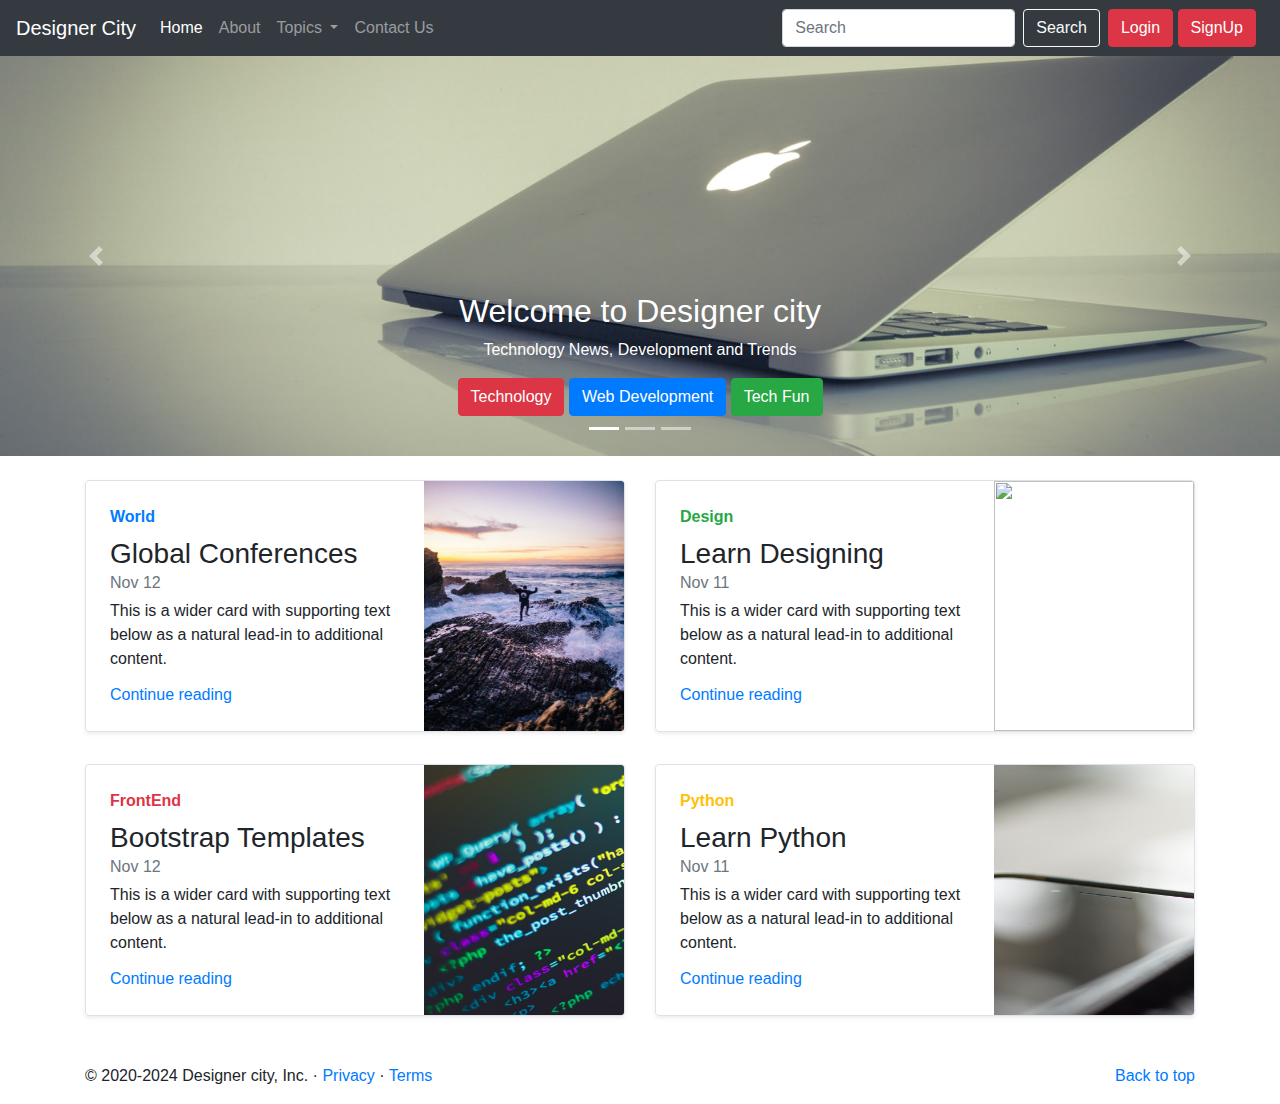
==== index.html @ 32d18e11 "Update index.html" ====
<!doctype html>
<html lang="en">

<head>
    <!-- Required meta tags -->
    <meta charset="utf-8">
    <meta name="viewport" content="width=device-width, initial-scale=1, shrink-to-fit=no">
    <meta name="description" content="Welcome to iCoder. A blog for coding enthusiasts">
    
    <!-- Bootstrap CSS -->
    <link rel="stylesheet" href="https://stackpath.bootstrapcdn.com/bootstrap/4.4.1/css/bootstrap.min.css"
        integrity="sha384-Vkoo8x4CGsO3+Hhxv8T/Q5PaXtkKtu6ug5TOeNV6gBiFeWPGFN9MuhOf23Q9Ifjh" crossorigin="anonymous">
    <link rel="shortcut icon" href="/designercity/faviconD.png" type="image/x-icon">

    <title>Home | Designer city</title>
</head>

<body>
    <nav class="navbar navbar-expand-lg navbar-dark bg-dark">
        <a class="navbar-brand" href="/designercity/index.html">Designer City</a>
        <button class="navbar-toggler" type="button" data-toggle="collapse" data-target="#navbarSupportedContent"
            aria-controls="navbarSupportedContent" aria-expanded="false" aria-label="Toggle navigation">
            <span class="navbar-toggler-icon"></span>
        </button>

        <div class="collapse navbar-collapse" id="navbarSupportedContent">
            <ul class="navbar-nav mr-auto">
                <li class="nav-item active">
                    <a class="nav-link" href="/designercity/index.html">Home <span class="sr-only">(current)</span></a>
                </li>
                <li class="nav-item">
                    <a class="nav-link" href="/designercity/about.html">About</a>
                </li>

                <li class="nav-item dropdown">
                    <a class="nav-link dropdown-toggle" href="#" id="navbarDropdown" role="button"
                        data-toggle="dropdown" aria-haspopup="true" aria-expanded="false">
                        Topics
                    </a>
                    <div class="dropdown-menu" aria-labelledby="navbarDropdown">
                        <a class="dropdown-item" href="#">Technology</a>
                        <a class="dropdown-item" href="#">Web Development</a>
                        <div class="dropdown-divider"></div>
                        <a class="dropdown-item" href="#">Support</a>
                        <a class="dropdown-item" href="#">Write for us</a>
                    </div>
                </li>
                <li class="nav-item">
                    <a class="nav-link" href="/designercity/contact.html">Contact Us</a>
                </li>


            </ul>
            <form class="form-inline my-2 my-lg-0">
                <input class="form-control mr-sm-2" type="search" placeholder="Search" aria-label="Search">
                <button class="btn btn-outline-light my-2 my-sm-0" type="submit">Search</button>
            </form>
            <div class="mx-2">
                <button class="btn btn-danger" data-toggle="modal" data-target="#loginModal">Login</button>
                <button class="btn btn-danger" data-toggle="modal" data-target="#signupModal">SignUp</button>
            </div>
        </div>
    </nav>

 
  
  <!-- Login Modal -->
  <div class="modal fade" id="loginModal" tabindex="-1" role="dialog" aria-labelledby="loginModalLabel" aria-hidden="true">
    <div class="modal-dialog" role="document">
      <div class="modal-content">
        <div class="modal-header">
          <h5 class="modal-title" id="exampleModalLabel">Login to Designer city</h5>
          <button type="button" class="close" data-dismiss="modal" aria-label="Close">
            <span aria-hidden="true">&times;</span>
          </button>
        </div>
        <div class="modal-body">
            <form>
                <div class="form-group">
                  <label for="exampleInputEmail1">Email address</label>
                  <input type="email" class="form-control" id="exampleInputEmail1" aria-describedby="emailHelp">
                  <small id="emailHelp" class="form-text text-muted">We'll never share your email with anyone else.</small>
                </div>
                <div class="form-group">
                  <label for="exampleInputPassword1">Password</label>
                  <input type="password" class="form-control" id="exampleInputPassword1">
                </div>
                <div class="form-group form-check">
                  <input type="checkbox" class="form-check-input" id="exampleCheck1">
                  <label class="form-check-label" for="exampleCheck1">Check me out</label>
                </div>
                <button type="submit" class="btn btn-primary">Login</button>
              </form>
        </div>
        <div class="modal-footer">
          <button type="button" class="btn btn-secondary" data-dismiss="modal">Close</button> 
        </div>
      </div>
    </div>
  </div>
 
  
  <!-- Sign Up Modal -->
  <div class="modal fade" id="signupModal" tabindex="-1" role="dialog" aria-labelledby="signupModalLabel" aria-hidden="true">
    <div class="modal-dialog" role="document">
      <div class="modal-content">
        <div class="modal-header">
          <h5 class="modal-title" id="exampleModalLabel">Get an Designer city Account</h5>
          <button type="button" class="close" data-dismiss="modal" aria-label="Close">
            <span aria-hidden="true">&times;</span>
          </button>
        </div>
        <div class="modal-body">
            <form>
                <div class="form-group">
                  <label for="exampleInputEmail1">Email address</label>
                  <input type="email" class="form-control" id="exampleInputEmail1" aria-describedby="emailHelp">
                  <small id="emailHelp" class="form-text text-muted">We'll never share your email with anyone else.</small>
                </div>
                <div class="form-group">
                  <label for="exampleInputPassword1">Password</label>
                  <input type="password" class="form-control" id="exampleInputPassword1">
                </div>
                <div class="form-group">
                  <label for="cexampleInputPassword1">Confirm Password</label>
                  <input type="password" class="form-control" id="cexampleInputPassword1">
                </div>
                 
                <button type="submit" class="btn btn-primary">Creat Account</button>
              </form>
        </div>
        <div class="modal-footer">
          <button type="button" class="btn btn-secondary" data-dismiss="modal">Close</button> 
        </div>
      </div>
    </div>
  </div>

    <div id="carouselExampleCaptions" class="carousel slide carousel-fade" data-ride="carousel">
        <ol class="carousel-indicators">
            <li data-target="#carouselExampleCaptions" data-slide-to="0" class="active"></li>
            <li data-target="#carouselExampleCaptions" data-slide-to="1"></li>
            <li data-target="#carouselExampleCaptions" data-slide-to="2"></li>
        </ol>
        <div class="carousel-inner">
            <div class="carousel-item active">
                <img src="1.jpg" class="d-block w-100" alt="...">
                <div class="carousel-caption d-none d-md-block">
                    <h2>Welcome to Designer city</h2>
                    <p>Technology News, Development and Trends</p>
                    <button class="btn btn-danger">Technology</button>
                    <button class="btn btn-primary">Web Development</button>
                    <button class="btn btn-success">Tech Fun</button>
                </div>
            </div>
            <div class="carousel-item">
                <img src="2.jpg" class="d-block w-100" alt="...">
                <div class="carousel-caption d-none d-md-block">
                    <h2>The Best Coding Blog</h2>
                    <p>Technology News, Development and Trends</p>
                    <button class="btn btn-danger">Technology</button>
                    <button class="btn btn-primary">Web Development</button>
                    <button class="btn btn-success">Tech Fun</button>
                </div>
            </div>
            <div class="carousel-item">
                <img src="3.jpg" class="d-block w-100" alt="...">
                <div class="carousel-caption d-none d-md-block">
                    <h2>Award winning Blog</h2>
                    <p>Technology News, Development and Trends</p>
                    <button class="btn btn-danger">Technology</button>
                    <button class="btn btn-primary">Web Development</button>
                    <button class="btn btn-success">Tech Fun</button>
                </div>
            </div>
        </div>
        <a class="carousel-control-prev" href="#carouselExampleCaptions" role="button" data-slide="prev">
            <span class="carousel-control-prev-icon" aria-hidden="true"></span>
            <span class="sr-only">Previous</span>
        </a>
        <a class="carousel-control-next" href="#carouselExampleCaptions" role="button" data-slide="next">
            <span class="carousel-control-next-icon" aria-hidden="true"></span>
            <span class="sr-only">Next</span>
        </a>
    </div>

    <div class="container my-4">
        <div class="row mb-2">
            <div class="col-md-6">
              <div class="row no-gutters border rounded overflow-hidden flex-md-row mb-4 shadow-sm h-md-250 position-relative">
                <div class="col p-4 d-flex flex-column position-static">
                  <strong class="d-inline-block mb-2 text-primary">World</strong>
                  <h3 class="mb-0">Global Conferences</h3>
                  <div class="mb-1 text-muted">Nov 12</div>
                  <p class="card-text mb-auto">This is a wider card with supporting text below as a natural lead-in to additional content.</p>
                  <a href="#" class="stretched-link">Continue reading</a>
                </div>
                <div class="col-auto d-none d-lg-block">
                  <img class="bd-placeholder-img" width="200" height="250" src="thumb1.jpg" alt="">
                </div>
              </div>
            </div>
            <div class="col-md-6">
              <div class="row no-gutters border rounded overflow-hidden flex-md-row mb-4 shadow-sm h-md-250 position-relative">
                <div class="col p-4 d-flex flex-column position-static">
                  <strong class="d-inline-block mb-2 text-success">Design</strong>
                  <h3 class="mb-0">Learn Designing</h3>
                  <div class="mb-1 text-muted">Nov 11</div>
                  <p class="mb-auto">This is a wider card with supporting text below as a natural lead-in to additional content.</p>
                  <a href="#" class="stretched-link">Continue reading</a>
                </div>
                <div class="col-auto d-none d-lg-block">
                    <img class="bd-placeholder-img" width="200" height="250" src="https://source.unsplash.com/500x700/?tech,code,laptop" alt="">

                </div>
              </div>
            </div>
          </div>
        <div class="row mb-2">
            <div class="col-md-6">
              <div class="row no-gutters border rounded overflow-hidden flex-md-row mb-4 shadow-sm h-md-250 position-relative">
                <div class="col p-4 d-flex flex-column position-static">
                  <strong class="d-inline-block mb-2 text-danger">FrontEnd</strong>
                  <h3 class="mb-0">Bootstrap Templates</h3>
                  <div class="mb-1 text-muted">Nov 12</div>
                  <p class="card-text mb-auto">This is a wider card with supporting text below as a natural lead-in to additional content.</p>
                  <a href="#" class="stretched-link">Continue reading</a>
                </div>
                <div class="col-auto d-none d-lg-block">
                  <img class="bd-placeholder-img" width="200" height="250" src="thumb2.jpg" alt="">
                </div>
              </div>
            </div>
            <div class="col-md-6">
              <div class="row no-gutters border rounded overflow-hidden flex-md-row mb-4 shadow-sm h-md-250 position-relative">
                <div class="col p-4 d-flex flex-column position-static">
                  <strong class="d-inline-block mb-2 text-warning">Python</strong>
                  <h3 class="mb-0">Learn Python</h3>
                  <div class="mb-1 text-muted">Nov 11</div>
                  <p class="mb-auto">This is a wider card with supporting text below as a natural lead-in to additional content.</p>
                  <a href="#" class="stretched-link">Continue reading</a>
                </div>
                <div class="col-auto d-none d-lg-block">
                    <img class="bd-placeholder-img" width="200" height="250" src="thumb3.jpg" alt="">

                </div>
              </div>
            </div>
          </div>
    </div>
    <footer class="container">
        <p class="float-right"><a href="#">Back to top</a></p>
        <p>© 2020-2024 Designer city, Inc. · <a href="#">Privacy</a> · <a href="#">Terms</a></p>
      </footer>
    <!-- Optional JavaScript -->
    <!-- jQuery first, then Popper.js, then Bootstrap JS -->
    <script src="https://code.jquery.com/jquery-3.4.1.slim.min.js"
        integrity="sha384-J6qa4849blE2+poT4WnyKhv5vZF5SrPo0iEjwBvKU7imGFAV0wwj1yYfoRSJoZ+n"
        crossorigin="anonymous"></script>
    <script src="https://cdn.jsdelivr.net/npm/popper.js@1.16.0/dist/umd/popper.min.js"
        integrity="sha384-Q6E9RHvbIyZFJoft+2mJbHaEWldlvI9IOYy5n3zV9zzTtmI3UksdQRVvoxMfooAo"
        crossorigin="anonymous"></script>
    <script src="https://stackpath.bootstrapcdn.com/bootstrap/4.4.1/js/bootstrap.min.js"
        integrity="sha384-wfSDF2E50Y2D1uUdj0O3uMBJnjuUD4Ih7YwaYd1iqfktj0Uod8GCExl3Og8ifwB6"
        crossorigin="anonymous"></script>
</body>

</html>
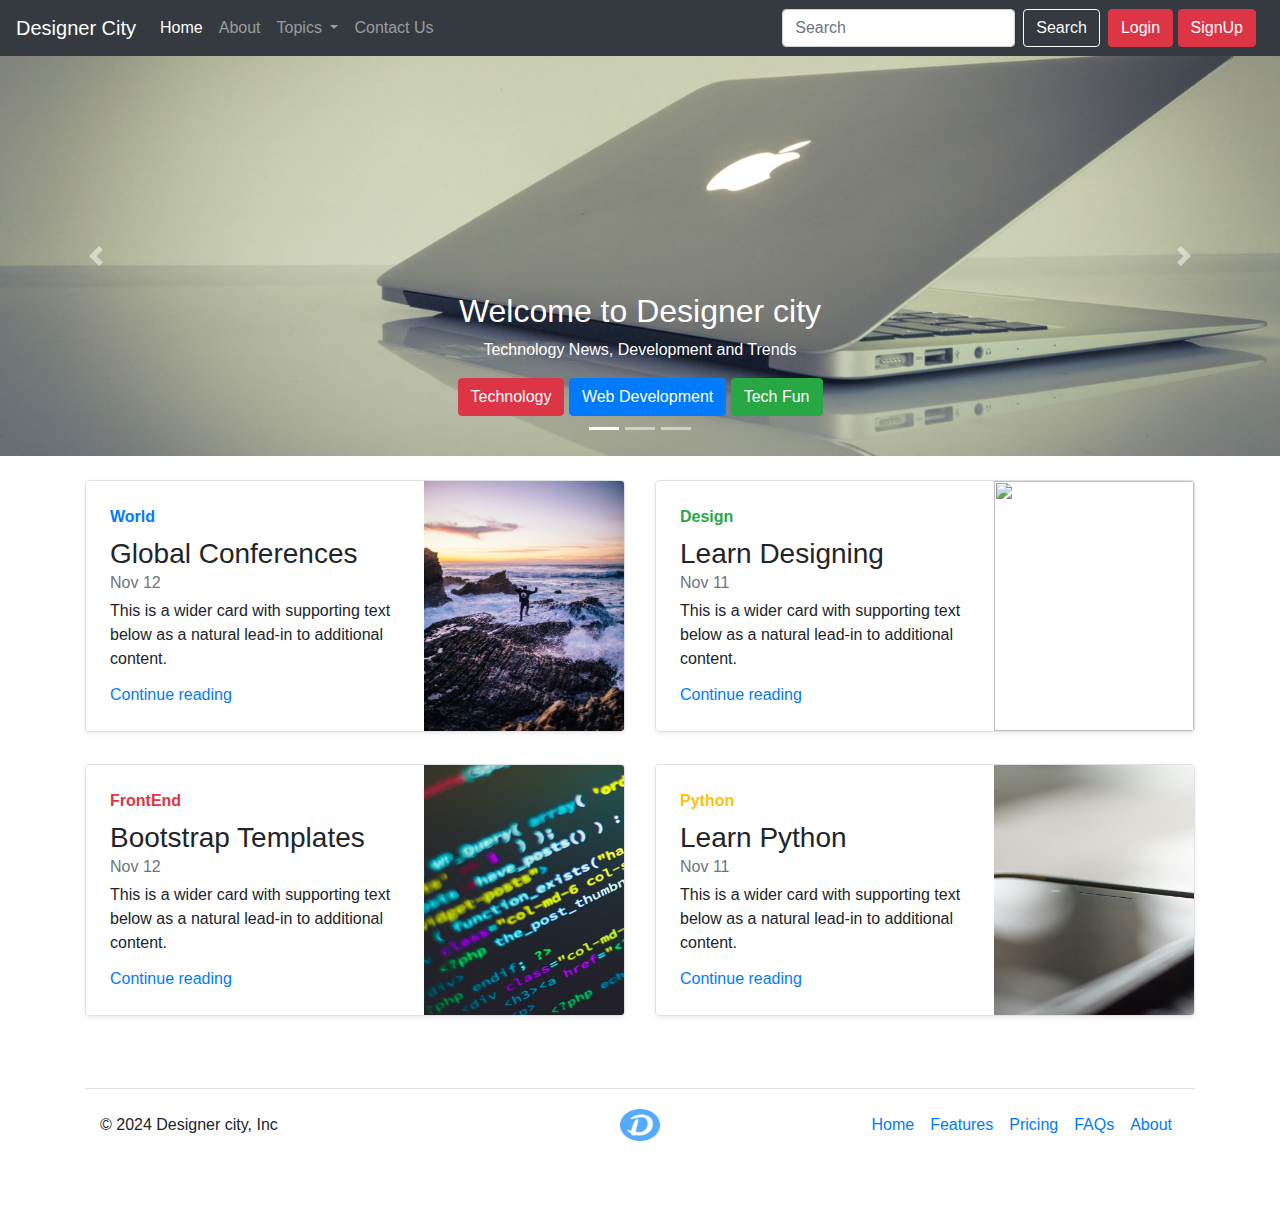
==== commit 76219886: "Update index.html" ====
--- a/index.html
+++ b/index.html
@@ -5,7 +5,7 @@
     <!-- Required meta tags -->
     <meta charset="utf-8">
     <meta name="viewport" content="width=device-width, initial-scale=1, shrink-to-fit=no">
-    <meta name="description" content="Welcome to iCoder. A blog for coding enthusiasts">
+    <meta name="description" content="Welcome to Designer city. A blog for coding enthusiasts">
     
     <!-- Bootstrap CSS -->
     <link rel="stylesheet" href="https://stackpath.bootstrapcdn.com/bootstrap/4.4.1/css/bootstrap.min.css"
@@ -248,10 +248,23 @@
             </div>
           </div>
     </div>
-    <footer class="container">
-        <p class="float-right"><a href="#">Back to top</a></p>
-        <p>© 2020-2024 Designer city, Inc. · <a href="#">Privacy</a> · <a href="#">Terms</a></p>
+     <div class="container my-5">
+      <footer class="d-flex flex-wrap justify-content-between align-items-center py-3 my-4 border-top">
+        <p class="col-md-4 mb-0 text-body-secondary">© 2024 Designer city, Inc</p>
+    
+        <a href="/" class="col-md-4 d-flex align-items-center justify-content-center mb-3 mb-md-0 me-md-auto link-body-emphasis text-decoration-none">
+          <img class="bi me-2" width="40" height="32" src="/faviconD.png" alt="">
+        </a>
+    
+        <ul class="nav col-md-4 justify-content-end">
+          <li class="nav-item"><a href="/designercity/index.html" class="nav-link px-2 text-body-secondary">Home</a></li>
+          <li class="nav-item"><a href="#" class="nav-link px-2 text-body-secondary">Features</a></li>
+          <li class="nav-item"><a href="#" class="nav-link px-2 text-body-secondary">Pricing</a></li>
+          <li class="nav-item"><a href="#" class="nav-link px-2 text-body-secondary">FAQs</a></li>
+          <li class="nav-item"><a href="/designercity/about.html" class="nav-link px-2 text-body-secondary">About</a></li>
+        </ul>
       </footer>
+    </div>
     <!-- Optional JavaScript -->
     <!-- jQuery first, then Popper.js, then Bootstrap JS -->
     <script src="https://code.jquery.com/jquery-3.4.1.slim.min.js"
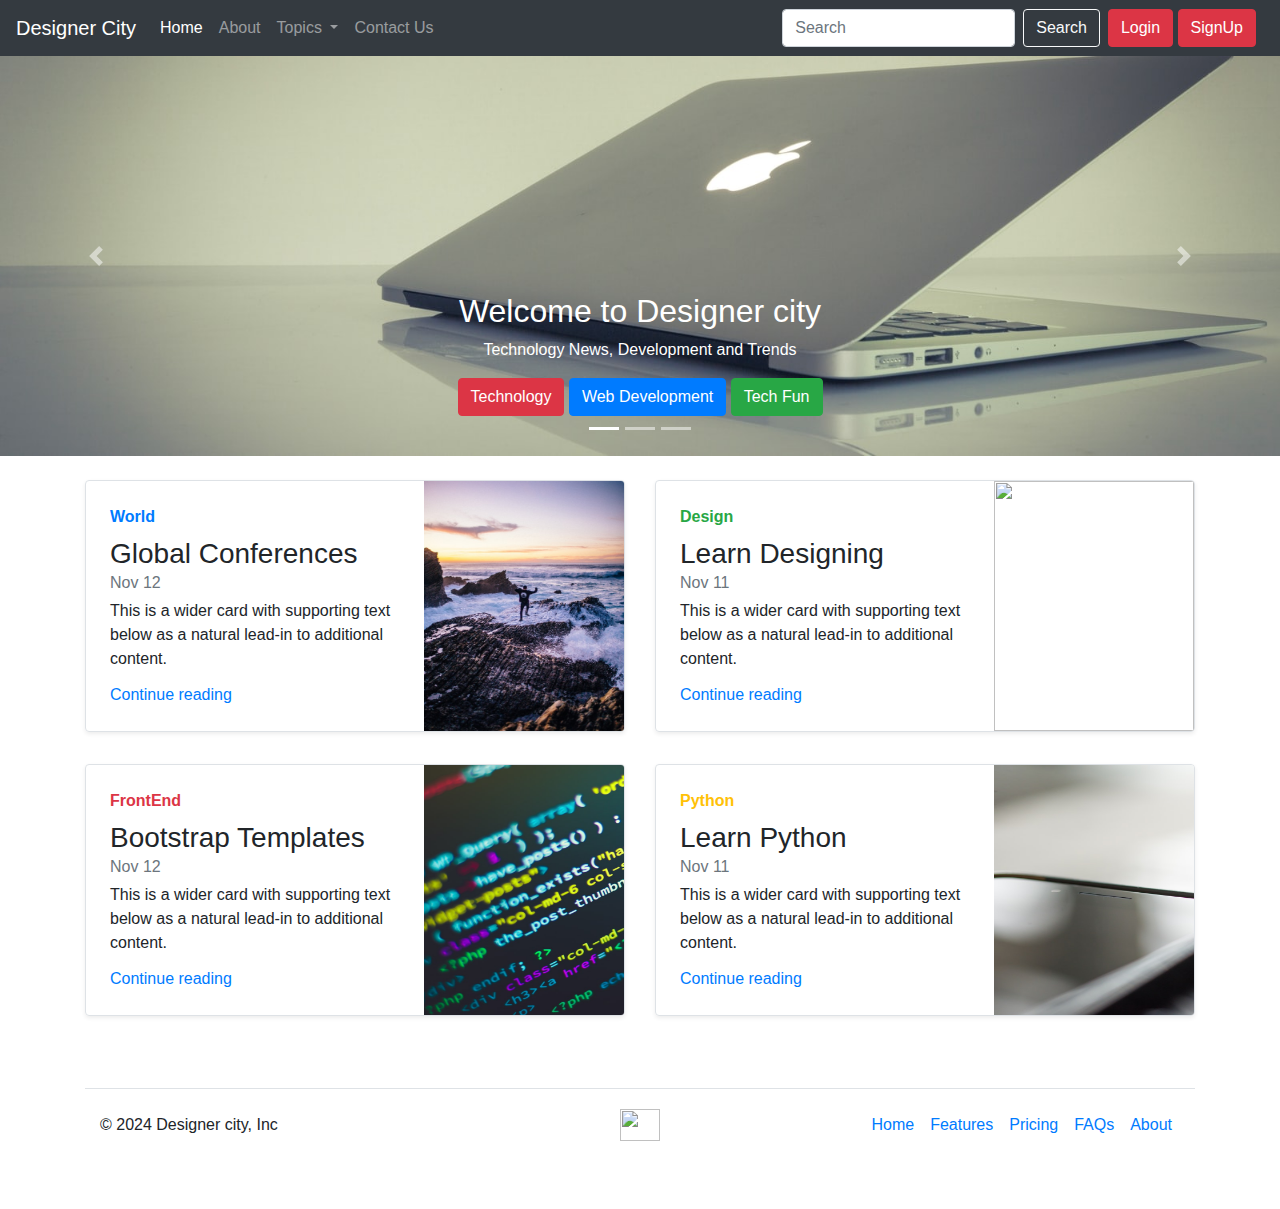
==== commit 032ef85a: "Update index.html" ====
--- a/index.html
+++ b/index.html
@@ -253,7 +253,7 @@
         <p class="col-md-4 mb-0 text-body-secondary">© 2024 Designer city, Inc</p>
     
         <a href="/" class="col-md-4 d-flex align-items-center justify-content-center mb-3 mb-md-0 me-md-auto link-body-emphasis text-decoration-none">
-          <img class="bi me-2" width="40" height="32" src="/faviconD.png" alt="">
+          <img class="bi me-2" width="40" height="32" src="/designercity/faviconD.png" alt="">
         </a>
     
         <ul class="nav col-md-4 justify-content-end">
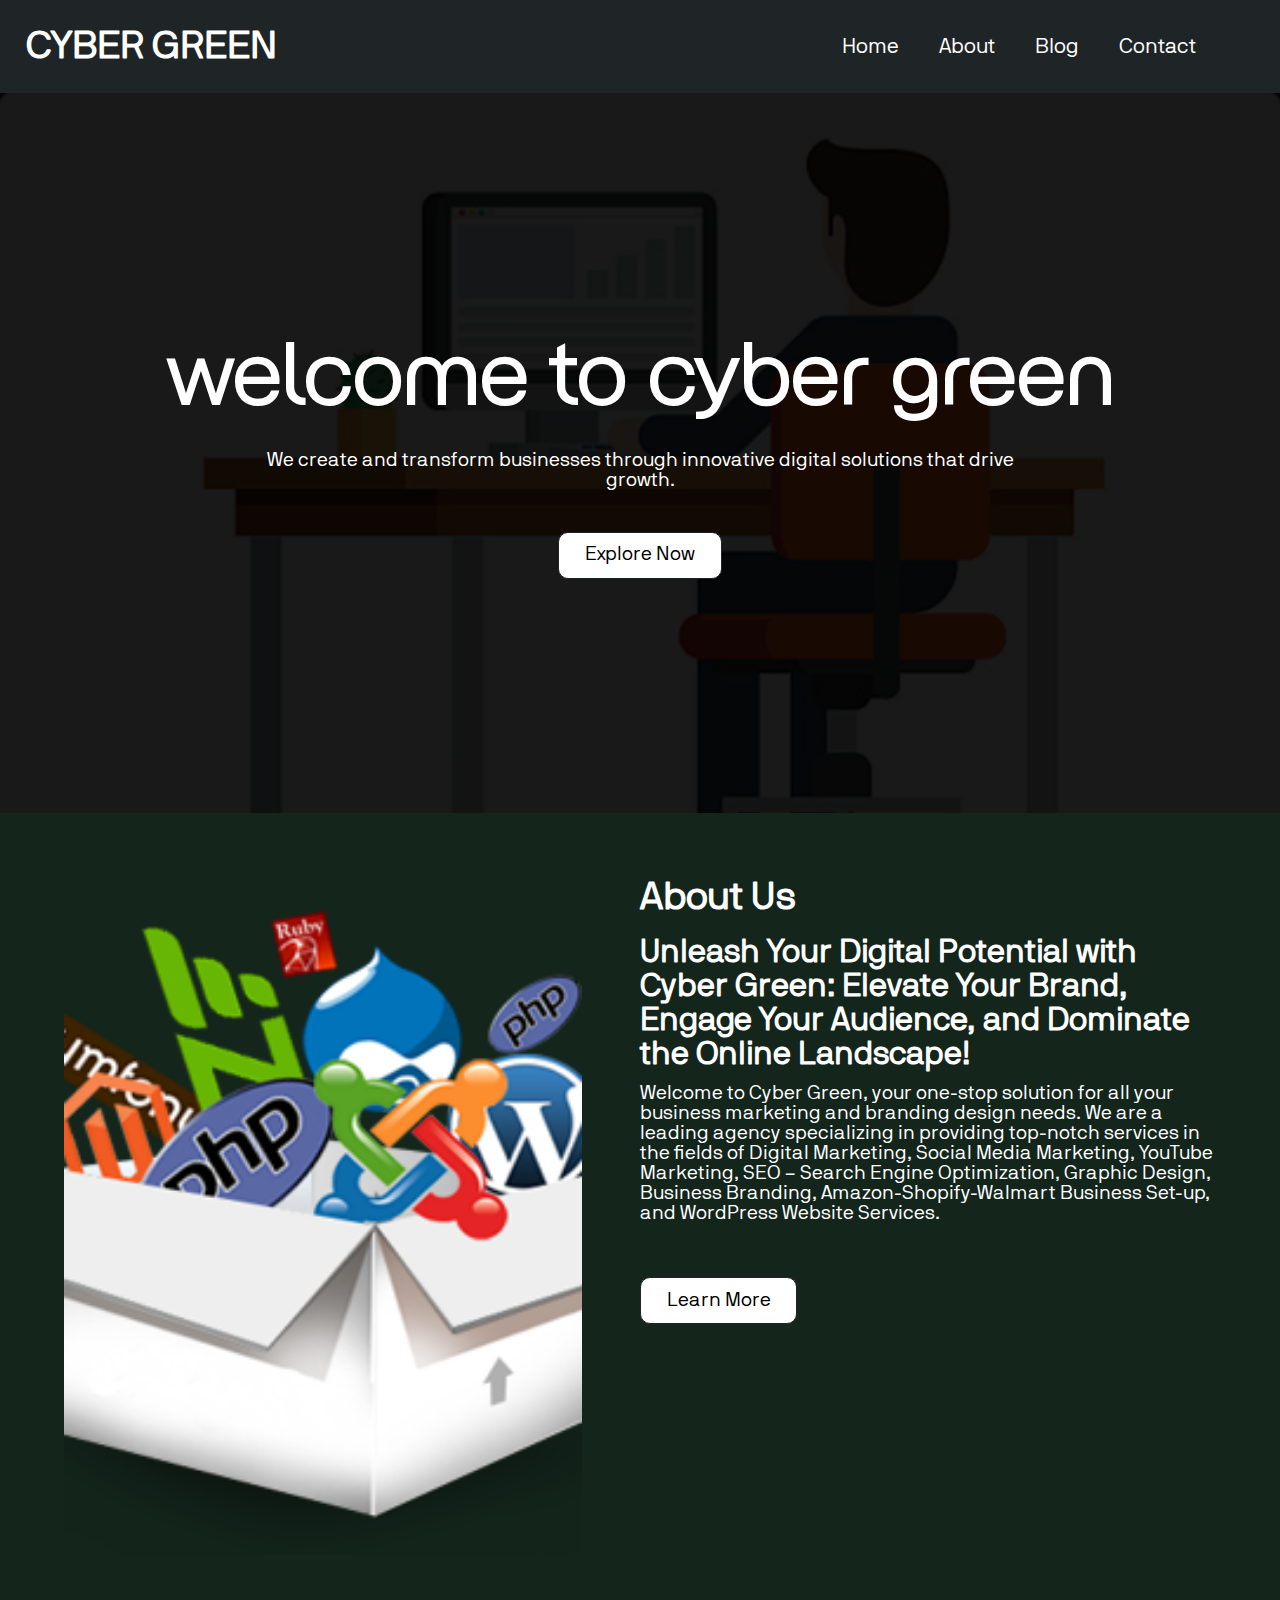
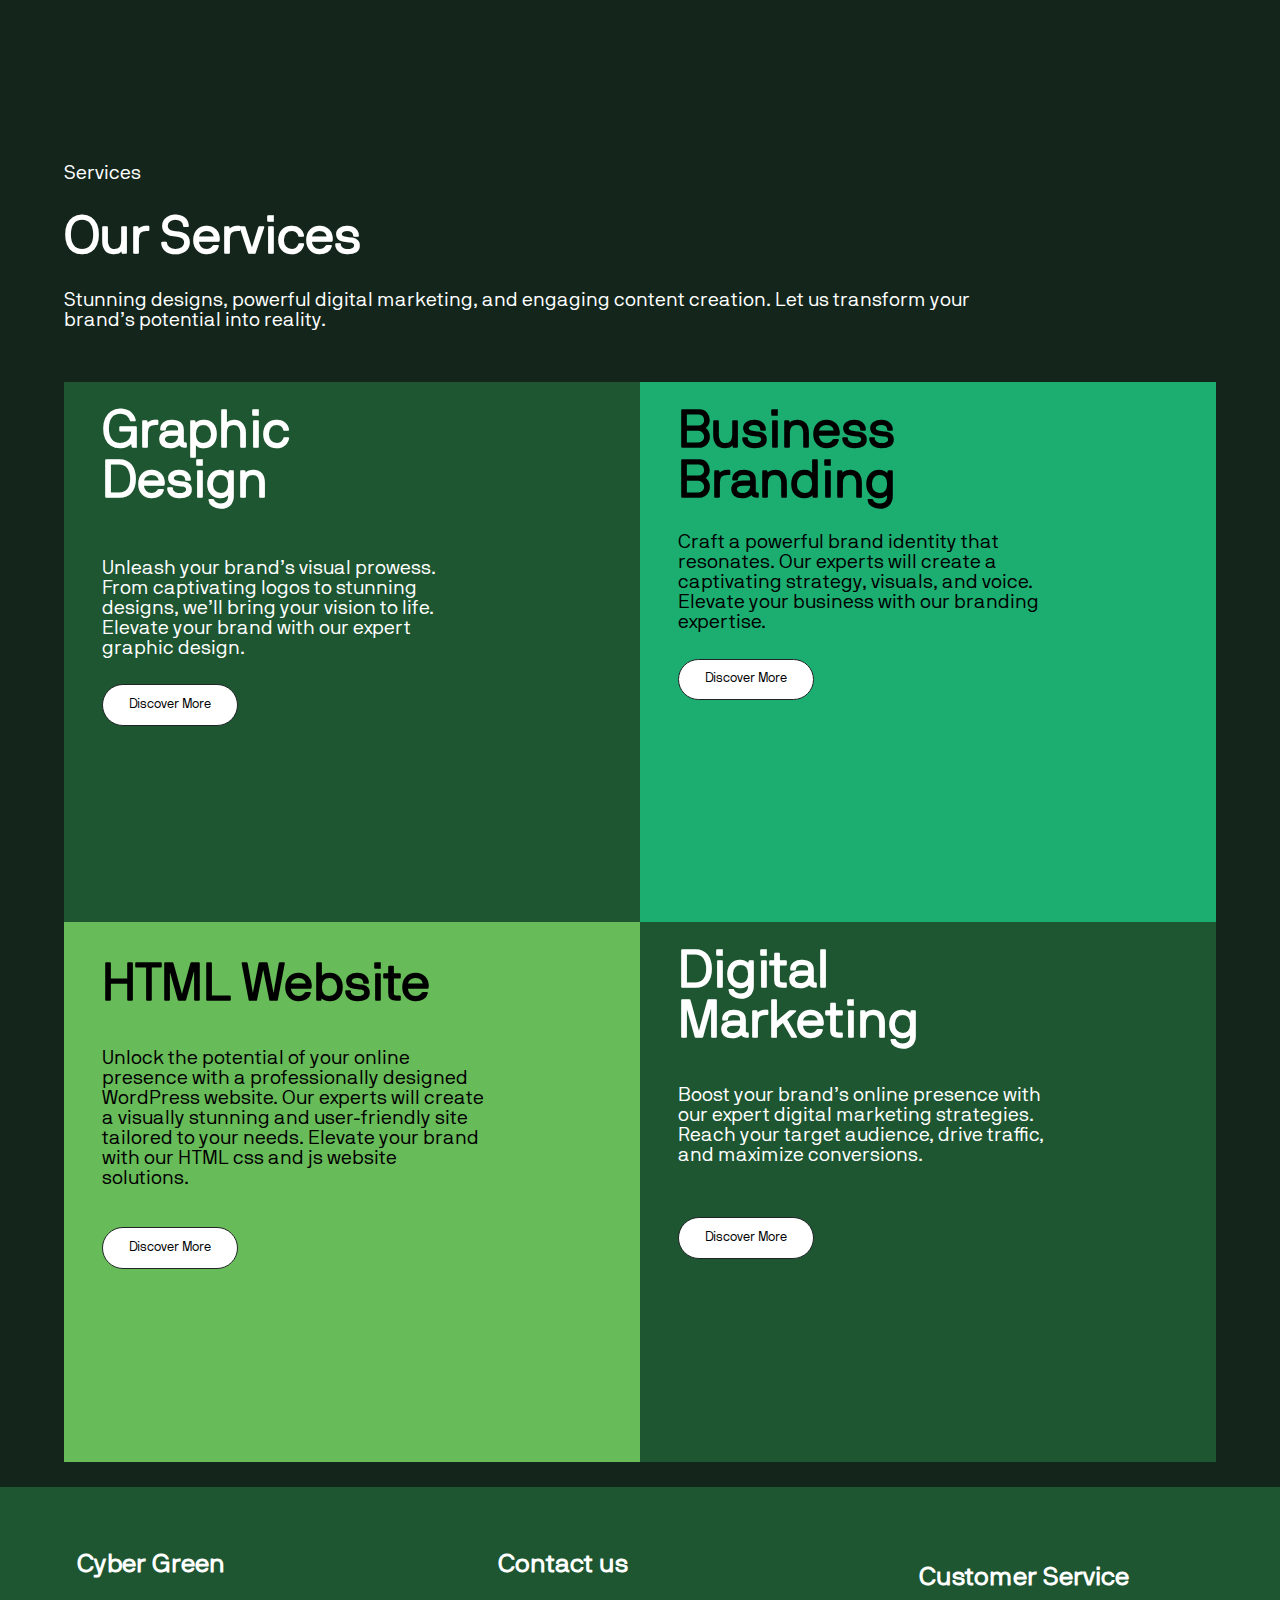
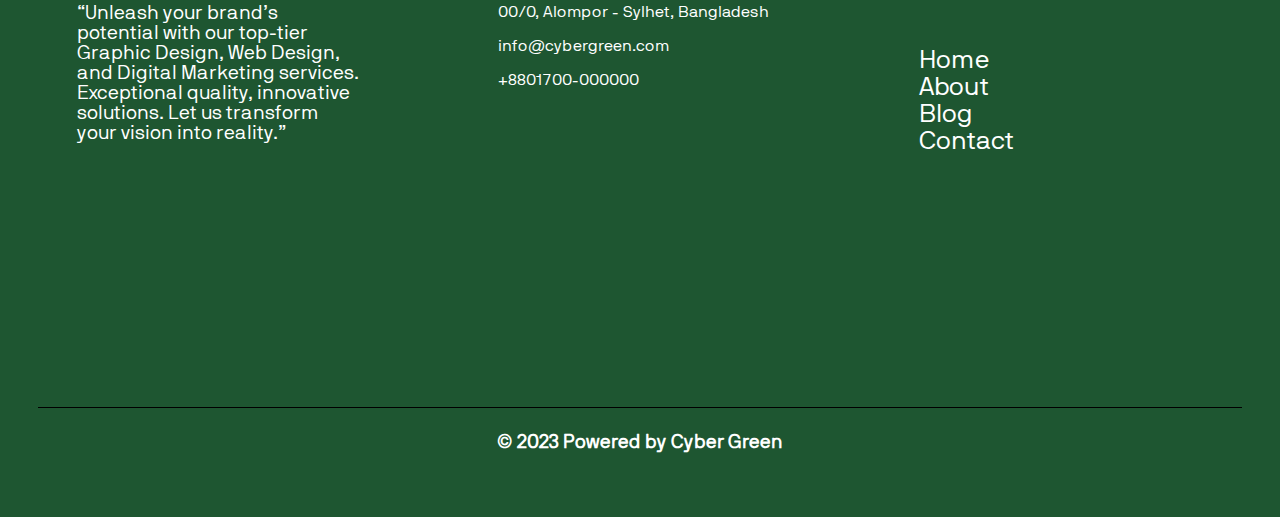
==== commit 1114cd53: "commit" ====
--- a/index.html
+++ b/index.html
@@ -1,281 +1,112 @@
-<!doctype html>
-<html lang="en">
-
-<head>
-    <!-- Required meta tags -->
-    <meta charset="utf-8">
-    <meta name="viewport" content="width=device-width, initial-scale=1, shrink-to-fit=no">
-    <meta name="description" content="Welcome to Designer city. A blog for coding enthusiasts">
-    
-    <!-- Bootstrap CSS -->
-    <link rel="stylesheet" href="https://stackpath.bootstrapcdn.com/bootstrap/4.4.1/css/bootstrap.min.css"
-        integrity="sha384-Vkoo8x4CGsO3+Hhxv8T/Q5PaXtkKtu6ug5TOeNV6gBiFeWPGFN9MuhOf23Q9Ifjh" crossorigin="anonymous">
-    <link rel="shortcut icon" href="/designercity/faviconD.png" type="image/x-icon">
-
-    <title>Home | Designer city</title>
-</head>
-
-<body>
-    <nav class="navbar navbar-expand-lg navbar-dark bg-dark">
-        <a class="navbar-brand" href="/designercity/index.html">Designer City</a>
-        <button class="navbar-toggler" type="button" data-toggle="collapse" data-target="#navbarSupportedContent"
-            aria-controls="navbarSupportedContent" aria-expanded="false" aria-label="Toggle navigation">
-            <span class="navbar-toggler-icon"></span>
-        </button>
-
-        <div class="collapse navbar-collapse" id="navbarSupportedContent">
-            <ul class="navbar-nav mr-auto">
-                <li class="nav-item active">
-                    <a class="nav-link" href="/designercity/index.html">Home <span class="sr-only">(current)</span></a>
-                </li>
-                <li class="nav-item">
-                    <a class="nav-link" href="/designercity/about.html">About</a>
-                </li>
-
-                <li class="nav-item dropdown">
-                    <a class="nav-link dropdown-toggle" href="#" id="navbarDropdown" role="button"
-                        data-toggle="dropdown" aria-haspopup="true" aria-expanded="false">
-                        Topics
-                    </a>
-                    <div class="dropdown-menu" aria-labelledby="navbarDropdown">
-                        <a class="dropdown-item" href="#">Technology</a>
-                        <a class="dropdown-item" href="#">Web Development</a>
-                        <div class="dropdown-divider"></div>
-                        <a class="dropdown-item" href="#">Support</a>
-                        <a class="dropdown-item" href="#">Write for us</a>
-                    </div>
-                </li>
-                <li class="nav-item">
-                    <a class="nav-link" href="/designercity/contact.html">Contact Us</a>
-                </li>
-
-
-            </ul>
-            <form class="form-inline my-2 my-lg-0">
-                <input class="form-control mr-sm-2" type="search" placeholder="Search" aria-label="Search">
-                <button class="btn btn-outline-light my-2 my-sm-0" type="submit">Search</button>
-            </form>
-            <div class="mx-2">
-                <button class="btn btn-danger" data-toggle="modal" data-target="#loginModal">Login</button>
-                <button class="btn btn-danger" data-toggle="modal" data-target="#signupModal">SignUp</button>
-            </div>
-        </div>
-    </nav>
-
- 
-  
-  <!-- Login Modal -->
-  <div class="modal fade" id="loginModal" tabindex="-1" role="dialog" aria-labelledby="loginModalLabel" aria-hidden="true">
-    <div class="modal-dialog" role="document">
-      <div class="modal-content">
-        <div class="modal-header">
-          <h5 class="modal-title" id="exampleModalLabel">Login to Designer city</h5>
-          <button type="button" class="close" data-dismiss="modal" aria-label="Close">
-            <span aria-hidden="true">&times;</span>
-          </button>
-        </div>
-        <div class="modal-body">
-            <form>
-                <div class="form-group">
-                  <label for="exampleInputEmail1">Email address</label>
-                  <input type="email" class="form-control" id="exampleInputEmail1" aria-describedby="emailHelp">
-                  <small id="emailHelp" class="form-text text-muted">We'll never share your email with anyone else.</small>
-                </div>
-                <div class="form-group">
-                  <label for="exampleInputPassword1">Password</label>
-                  <input type="password" class="form-control" id="exampleInputPassword1">
-                </div>
-                <div class="form-group form-check">
-                  <input type="checkbox" class="form-check-input" id="exampleCheck1">
-                  <label class="form-check-label" for="exampleCheck1">Check me out</label>
-                </div>
-                <button type="submit" class="btn btn-primary">Login</button>
-              </form>
-        </div>
-        <div class="modal-footer">
-          <button type="button" class="btn btn-secondary" data-dismiss="modal">Close</button> 
-        </div>
-      </div>
-    </div>
-  </div>
- 
-  
-  <!-- Sign Up Modal -->
-  <div class="modal fade" id="signupModal" tabindex="-1" role="dialog" aria-labelledby="signupModalLabel" aria-hidden="true">
-    <div class="modal-dialog" role="document">
-      <div class="modal-content">
-        <div class="modal-header">
-          <h5 class="modal-title" id="exampleModalLabel">Get an Designer city Account</h5>
-          <button type="button" class="close" data-dismiss="modal" aria-label="Close">
-            <span aria-hidden="true">&times;</span>
-          </button>
-        </div>
-        <div class="modal-body">
-            <form>
-                <div class="form-group">
-                  <label for="exampleInputEmail1">Email address</label>
-                  <input type="email" class="form-control" id="exampleInputEmail1" aria-describedby="emailHelp">
-                  <small id="emailHelp" class="form-text text-muted">We'll never share your email with anyone else.</small>
-                </div>
-                <div class="form-group">
-                  <label for="exampleInputPassword1">Password</label>
-                  <input type="password" class="form-control" id="exampleInputPassword1">
-                </div>
-                <div class="form-group">
-                  <label for="cexampleInputPassword1">Confirm Password</label>
-                  <input type="password" class="form-control" id="cexampleInputPassword1">
-                </div>
-                 
-                <button type="submit" class="btn btn-primary">Creat Account</button>
-              </form>
-        </div>
-        <div class="modal-footer">
-          <button type="button" class="btn btn-secondary" data-dismiss="modal">Close</button> 
-        </div>
-      </div>
-    </div>
-  </div>
-
-    <div id="carouselExampleCaptions" class="carousel slide carousel-fade" data-ride="carousel">
-        <ol class="carousel-indicators">
-            <li data-target="#carouselExampleCaptions" data-slide-to="0" class="active"></li>
-            <li data-target="#carouselExampleCaptions" data-slide-to="1"></li>
-            <li data-target="#carouselExampleCaptions" data-slide-to="2"></li>
-        </ol>
-        <div class="carousel-inner">
-            <div class="carousel-item active">
-                <img src="1.jpg" class="d-block w-100" alt="...">
-                <div class="carousel-caption d-none d-md-block">
-                    <h2>Welcome to Designer city</h2>
-                    <p>Technology News, Development and Trends</p>
-                    <button class="btn btn-danger">Technology</button>
-                    <button class="btn btn-primary">Web Development</button>
-                    <button class="btn btn-success">Tech Fun</button>
-                </div>
-            </div>
-            <div class="carousel-item">
-                <img src="2.jpg" class="d-block w-100" alt="...">
-                <div class="carousel-caption d-none d-md-block">
-                    <h2>The Best Coding Blog</h2>
-                    <p>Technology News, Development and Trends</p>
-                    <button class="btn btn-danger">Technology</button>
-                    <button class="btn btn-primary">Web Development</button>
-                    <button class="btn btn-success">Tech Fun</button>
-                </div>
-            </div>
-            <div class="carousel-item">
-                <img src="3.jpg" class="d-block w-100" alt="...">
-                <div class="carousel-caption d-none d-md-block">
-                    <h2>Award winning Blog</h2>
-                    <p>Technology News, Development and Trends</p>
-                    <button class="btn btn-danger">Technology</button>
-                    <button class="btn btn-primary">Web Development</button>
-                    <button class="btn btn-success">Tech Fun</button>
-                </div>
-            </div>
-        </div>
-        <a class="carousel-control-prev" href="#carouselExampleCaptions" role="button" data-slide="prev">
-            <span class="carousel-control-prev-icon" aria-hidden="true"></span>
-            <span class="sr-only">Previous</span>
-        </a>
-        <a class="carousel-control-next" href="#carouselExampleCaptions" role="button" data-slide="next">
-            <span class="carousel-control-next-icon" aria-hidden="true"></span>
-            <span class="sr-only">Next</span>
-        </a>
-    </div>
-
-    <div class="container my-4">
-        <div class="row mb-2">
-            <div class="col-md-6">
-              <div class="row no-gutters border rounded overflow-hidden flex-md-row mb-4 shadow-sm h-md-250 position-relative">
-                <div class="col p-4 d-flex flex-column position-static">
-                  <strong class="d-inline-block mb-2 text-primary">World</strong>
-                  <h3 class="mb-0">Global Conferences</h3>
-                  <div class="mb-1 text-muted">Nov 12</div>
-                  <p class="card-text mb-auto">This is a wider card with supporting text below as a natural lead-in to additional content.</p>
-                  <a href="#" class="stretched-link">Continue reading</a>
-                </div>
-                <div class="col-auto d-none d-lg-block">
-                  <img class="bd-placeholder-img" width="200" height="250" src="thumb1.jpg" alt="">
-                </div>
-              </div>
-            </div>
-            <div class="col-md-6">
-              <div class="row no-gutters border rounded overflow-hidden flex-md-row mb-4 shadow-sm h-md-250 position-relative">
-                <div class="col p-4 d-flex flex-column position-static">
-                  <strong class="d-inline-block mb-2 text-success">Design</strong>
-                  <h3 class="mb-0">Learn Designing</h3>
-                  <div class="mb-1 text-muted">Nov 11</div>
-                  <p class="mb-auto">This is a wider card with supporting text below as a natural lead-in to additional content.</p>
-                  <a href="#" class="stretched-link">Continue reading</a>
-                </div>
-                <div class="col-auto d-none d-lg-block">
-                    <img class="bd-placeholder-img" width="200" height="250" src="https://source.unsplash.com/500x700/?tech,code,laptop" alt="">
-
-                </div>
-              </div>
-            </div>
-          </div>
-        <div class="row mb-2">
-            <div class="col-md-6">
-              <div class="row no-gutters border rounded overflow-hidden flex-md-row mb-4 shadow-sm h-md-250 position-relative">
-                <div class="col p-4 d-flex flex-column position-static">
-                  <strong class="d-inline-block mb-2 text-danger">FrontEnd</strong>
-                  <h3 class="mb-0">Bootstrap Templates</h3>
-                  <div class="mb-1 text-muted">Nov 12</div>
-                  <p class="card-text mb-auto">This is a wider card with supporting text below as a natural lead-in to additional content.</p>
-                  <a href="#" class="stretched-link">Continue reading</a>
-                </div>
-                <div class="col-auto d-none d-lg-block">
-                  <img class="bd-placeholder-img" width="200" height="250" src="thumb2.jpg" alt="">
-                </div>
-              </div>
-            </div>
-            <div class="col-md-6">
-              <div class="row no-gutters border rounded overflow-hidden flex-md-row mb-4 shadow-sm h-md-250 position-relative">
-                <div class="col p-4 d-flex flex-column position-static">
-                  <strong class="d-inline-block mb-2 text-warning">Python</strong>
-                  <h3 class="mb-0">Learn Python</h3>
-                  <div class="mb-1 text-muted">Nov 11</div>
-                  <p class="mb-auto">This is a wider card with supporting text below as a natural lead-in to additional content.</p>
-                  <a href="#" class="stretched-link">Continue reading</a>
-                </div>
-                <div class="col-auto d-none d-lg-block">
-                    <img class="bd-placeholder-img" width="200" height="250" src="thumb3.jpg" alt="">
-
-                </div>
-              </div>
-            </div>
-          </div>
-    </div>
-     <div class="container my-5">
-      <footer class="d-flex flex-wrap justify-content-between align-items-center py-3 my-4 border-top">
-        <p class="col-md-4 mb-0 text-body-secondary">© 2024 Designer city, Inc</p>
-    
-        <a href="/" class="col-md-4 d-flex align-items-center justify-content-center mb-3 mb-md-0 me-md-auto link-body-emphasis text-decoration-none">
-          <img class="bi me-2" width="40" height="32" src="/designercity/faviconD.png" alt="">
-        </a>
-    
-        <ul class="nav col-md-4 justify-content-end">
-          <li class="nav-item"><a href="/designercity/index.html" class="nav-link px-2 text-body-secondary">Home</a></li>
-          <li class="nav-item"><a href="#" class="nav-link px-2 text-body-secondary">Features</a></li>
-          <li class="nav-item"><a href="#" class="nav-link px-2 text-body-secondary">Pricing</a></li>
-          <li class="nav-item"><a href="#" class="nav-link px-2 text-body-secondary">FAQs</a></li>
-          <li class="nav-item"><a href="/designercity/about.html" class="nav-link px-2 text-body-secondary">About</a></li>
-        </ul>
-      </footer>
-    </div>
-    <!-- Optional JavaScript -->
-    <!-- jQuery first, then Popper.js, then Bootstrap JS -->
-    <script src="https://code.jquery.com/jquery-3.4.1.slim.min.js"
-        integrity="sha384-J6qa4849blE2+poT4WnyKhv5vZF5SrPo0iEjwBvKU7imGFAV0wwj1yYfoRSJoZ+n"
-        crossorigin="anonymous"></script>
-    <script src="https://cdn.jsdelivr.net/npm/popper.js@1.16.0/dist/umd/popper.min.js"
-        integrity="sha384-Q6E9RHvbIyZFJoft+2mJbHaEWldlvI9IOYy5n3zV9zzTtmI3UksdQRVvoxMfooAo"
-        crossorigin="anonymous"></script>
-    <script src="https://stackpath.bootstrapcdn.com/bootstrap/4.4.1/js/bootstrap.min.js"
-        integrity="sha384-wfSDF2E50Y2D1uUdj0O3uMBJnjuUD4Ih7YwaYd1iqfktj0Uod8GCExl3Og8ifwB6"
-        crossorigin="anonymous"></script>
-</body>
-
-</html>
+<!DOCTYPE html>
+<html lang="en">
+<head>
+  <meta charset="UTF-8">
+  <meta name="viewport" content="width=device-width, initial-scale=1.0">
+  <link rel="stylesheet" href="https://cdnjs.cloudflare.com/ajax/libs/font-awesome/6.5.1/css/all.min.css" integrity="sha512-DTOQO9RWCH3ppGqcWaEA1BIZOC6xxalwEsw9c2QQeAIftl+Vegovlnee1c9QX4TctnWMn13TZye+giMm8e2LwA==" crossorigin="anonymous" referrerpolicy="no-referrer" />
+  <link rel="stylesheet" href="style.css">
+  <link rel="shortcut icon" href="favicon.png" type="image/x-icon">
+  <title>Home | Cyber Green</title>
+</head>
+<body>
+  <main>
+    <nav>
+      <h1>CYBER GREEN</h1>
+      <div class="nav-links">
+        <a href="index.html">Home</a>
+        <a href="about.html">About</a>
+        <a href="blog.html">Blog</a>
+        <a href="contact.html">Contact</a>
+        <i class="fa-solid fa-bars show-menu"></i>
+      </div>
+    </nav>
+    <div class="menu">
+      <i class="fa-solid fa-xmark hide-menu"></i>
+      <a href="index.html">Home</a>
+        <a href="about.html">About</a>
+        <a href="blog.html">Blog</a>
+        <a href="contact.html">Contact</a>
+    </div>
+     <div class="page-1">
+      <h1>welcome to cyber green</h1>
+      <p>We create and transform businesses through innovative digital solutions that drive growth.</p>
+      <a href="#"><button class="hero-btn">Explore Now</button></a>
+     </div>
+
+     <div class="page-2">
+      <div class="p2-c">
+        <div class="p2-cr">
+          <img src="/about.png" alt="">
+        </div>
+        <div class="p2-cl">
+          <h1>About Us</h1>
+          <h2>Unleash Your Digital Potential with Cyber Green: Elevate Your Brand, Engage Your Audience, and Dominate the Online Landscape!</h2>
+          <p>Welcome to Cyber Green, your one-stop solution for all your business marketing and branding design needs. We are a leading agency specializing in providing top-notch services in the fields of Digital Marketing, Social Media Marketing, YouTube Marketing, SEO – Search Engine Optimization, Graphic Design, Business Branding, Amazon-Shopify-Walmart Business Set-up, and WordPress Website Services.</p>
+          <a href="#"><button class="hero-btn">Learn More</button></a>
+        </div>
+      </div>
+     </div>
+
+     <div class="page-3">
+      <h2>Services</h2>
+      <h1>Our Services</h1>
+      <p>Stunning designs, powerful digital marketing, and engaging content creation. Let us transform your brand’s potential into reality.</p>
+      <div class="p3-boxes">
+          <div class="box-1">
+             <h1>Graphic Design</h1>
+             <p>Unleash your brand’s visual prowess. From captivating logos to stunning designs, we’ll bring your vision to life. Elevate your brand with our expert graphic design.</p>
+             <button class="hero-btn">Discover More</button>
+          </div>
+          <div class="box-2">
+             <h1>Business Branding</h1>
+             <p>Craft a powerful brand identity that resonates. Our experts will create a captivating strategy, visuals, and voice. Elevate your business with our branding expertise.</p>
+             <button class="hero-btn">Discover More</button>
+          </div>
+          <div class="box-3">
+              <h1>HTML Website</h1>
+              <p>Unlock the potential of your online presence with a professionally designed WordPress website. Our experts will create a visually stunning and user-friendly site tailored to your needs. Elevate your brand with our HTML css and js website solutions.</p>
+              <button class="hero-btn">Discover More</button>
+          </div>
+          <div class="box-4">
+               <h1>Digital Marketing</h1>
+               <p>Boost your brand’s online presence with our expert digital marketing strategies. Reach your target audience, drive traffic, and maximize conversions.</p>
+               <button class="hero-btn">Discover More</button>
+          </div>
+      </div>
+     </div>
+
+
+    <footer>
+      <div class="f-content">
+           <div class="box-1">
+            <h1>Cyber Green</h1>
+            <p>“Unleash your brand’s potential with our top-tier Graphic Design, Web Design, and Digital Marketing services. Exceptional quality, innovative solutions. Let us transform your vision into reality.”</p>
+           </div>
+           <div class="box-2">
+            <h1>Contact us</h1>
+            <p>00/0, Alompor - Sylhet, Bangladesh</p><br>
+            <p>info@cybergreen.com</p><br>
+            <p>+8801700-000000</p>
+            <div class="icons">
+              <a href="https://www.facebook.com/profile.php?id=100080818772858"><i class="fa-brands fa-facebook"></i></a>
+              <a href="https://www.instagram.com/hadi_alam_/"><i class="fa-brands fa-instagram"></i></a>
+              <a href="https://www.linkedin.com/in/hadi-alam-4a9881284/?lipi=urn%3Ali%3Apage%3Ad_flagship3_feed%3Bv8NLETc9RwWgVxA1fVdjWA%3D%3D"><i class="fa-brands fa-linkedin"></i></a>
+              <a href="https://twitter.com/HadiAla39528287"><i class="fa-brands fa-x-twitter"></i></a>
+              <a href="#"><i class="fa-brands fa-whatsapp"></i></a>
+            </div>
+           </div>
+           <div class="box-3">
+            <h1>Customer Service</h1><br>
+            <a href="index.html">Home</a><br>
+            <a href="about.html">About</a><br>
+            <a href="blog.html">Blog</a><br>
+            <a href="contact.html">Contact</a>
+           </div>
+      </div>
+      <h3>© 2023 Powered by Cyber Green</h3>
+    </footer>
+  </main>
+
+  <script src="script.js"></script>
+</body>
+</html>--- a/style.css
+++ b/style.css
@@ -0,0 +1,760 @@
+@font-face {
+  font-family: rm;
+  src: url(/NBInternationalProBoo.ttf);
+}
+
+@font-face {
+  font-family: rf;
+  src: url(/Rejouice-Headline.ttf);
+}
+
+* {
+  margin: 0;
+  padding: 0;
+  box-sizing: border-box;
+  font-family: rm;
+}
+
+*::selection {
+  color: #fff;
+  background-color: #000;
+}
+
+html, body {
+  height: 100%;
+  width: 100%;
+}
+
+main {
+  position: relative;
+  background-color: #1F2526;
+}
+
+nav {
+  width: 100%;
+  display: flex;
+  justify-content: space-between;
+  align-items: center;
+  padding: 2vw 2vw;
+  /* border-bottom: 1px solid #ccc; */
+}
+
+nav h1 {
+  font-size: 3vw;
+  font-weight: 800;
+  color: #fff;
+}
+
+.nav-links {
+  width: 35%;
+  height: 100%;
+}
+
+.nav-links i {
+  font-size: 2vw;
+  display: none;
+  color: #fff;
+}
+
+.nav-links a {
+  text-decoration: none;
+  color: #ffffff;
+  margin: 0 18px;
+  font-size: 1.3rem;
+  font-weight: 400;
+  position: relative;
+}
+
+.nav-links a::after {
+  content: "";
+  height: 1.5px;
+  width: 0%;
+  position: absolute;
+  background-color: #ffffff;
+  bottom: 0;
+  left: 0;
+  transition: all ease 0.5s;
+}
+
+.nav-links a:hover::after {
+  width: 100%;
+}
+
+.menu {
+  position: absolute;
+  top: 0;
+  right: 0;
+  height: 100vh;
+  width: 200px;
+  color: #fff;
+  background-color: #000;
+  text-align: center;
+  padding: 3vw 2vw;
+  padding-top: 30px;
+  display: none;
+  z-index: 99;
+  transition: all ease-in-out 0.5s;
+}
+
+.menu a {
+  text-decoration: none;
+  color: #000;
+  font-size: 3rem;
+  font-weight: 400;
+  color: #fff;
+  flex-wrap: wrap;
+  position: relative;
+  margin-top: 5rem;
+}
+
+.menu i {
+  color: #fff;
+  font-size: 6vw;
+  margin-right: 70%;
+  margin-bottom: 70px;
+}
+
+.menu a::after {
+  content: "";
+  height: 1.5px;
+  width: 0%;
+  position: absolute;
+  background-color: #ffffff;
+  bottom: 0;
+  left: 0;
+  transition: all ease 0.3s;
+}
+
+.menu a:hover::after {
+  width: 100%;
+}
+
+.page-1 {
+  height: 80vh;
+  width: 100%;
+  background-image: linear-gradient(rgba(0, 0, 0, 0.9),rgba(0, 0, 0, 0.9)),url(/hero.png);
+  background-size: cover;
+  background-position: top;
+  display: flex;
+  justify-content: center;
+  align-items: center;
+  flex-direction: column;
+}
+
+.page-1 h1 {
+  color: #ffffff;
+  font-size: 7vw;
+  font-family: rf;
+  font-weight: 500;
+}
+
+.page-1 p {
+  color: #fff;
+  width: 60%;
+  text-align: center;
+  padding: 1.3vw 0;
+  font-size: 1.5vw;
+}
+
+.page-1 .hero-btn {
+  padding: 1vw 2vw;
+  font-size: 1.5vw;
+  border: 1px solid #1F2526;
+  border-radius: 10px;
+  background-color: #fff;
+  transition: all ease 0.3s;
+  margin-top: 1.5rem;
+}
+
+.page-1 .hero-btn:hover {
+  background-color: #1F2526;
+  color: #fff;
+  cursor: pointer;
+}
+
+.page-2 {
+  height: 100vh;
+  width: 100%;
+  background-color: #14261C;
+  padding: 3vw 5vw;
+}
+
+
+.page-2 .p2-c {
+  height: 90%;
+  width: 100%;
+  /* background-color: #000; */
+  display: flex;
+  justify-content: space-between;
+  align-items: center;
+}
+
+.page-2 .p2-c .p2-cr {
+  height: 90%;
+  width: 45%;
+  /* background-color: red; */
+  border-radius: 10px;
+  overflow: hidden;
+}
+
+.page-2 .p2-c .p2-cr img {
+  height: 100%;
+  width: 100%;
+  object-fit: cover;
+  background-position: center;
+  transition: all ease 0.5s;
+}
+
+.page-2 .p2-c .p2-cr:hover img {
+  scale: 1.2;
+}
+
+.page-2 .p2-c .p2-cl {
+  height: 100%;
+  width: 50%;
+  /* background-color: rgb(39, 122, 53); */
+  padding: 2vw 0vw;
+}
+
+.page-2 .p2-c .p2-cl h1 {
+  color: #fff;
+  font-size: 3vw;
+  padding-bottom: 1rem;
+}
+
+.page-2 .p2-c .p2-cl h2 {
+  font-size: 2.5vw;
+  font-weight: 600;
+  color: #fff;
+}
+
+.page-2 .p2-c .p2-cl p {
+  padding: 1vw 0;
+  font-size: 1.5vw;
+  color: #fff;
+}
+
+.page-2 .p2-c .p2-cl .hero-btn {
+  padding: 1vw 2vw;
+  font-size: 1.5vw;
+  border: 1px solid #1F2526;
+  border-radius: 10px;
+  background-color: #fff;
+  transition: all ease 0.5s;
+  margin-top: 2.5rem;
+}
+
+.page-2 .p2-c .p2-cl .hero-btn:hover {
+  background-color: #1F2526;
+  color: #fff;
+  cursor: pointer;
+  margin-top: 1.5rem;
+}
+
+.page-3 {
+  min-height: 100vh;
+  width: 100%;
+  background-color:#14261C;
+  padding: 2vw 5vw;
+}
+
+.page-3 h2 {
+  color: #fff;
+  font-size: 1.5vw;
+  padding: 2vw 0;
+  font-weight: 400;
+}
+
+.page-3 h1 {
+  color: #fff;
+  font-size: 4vw;
+  font-weight: 800;
+}
+
+.page-3 p {
+  color: #fff;
+  font-size: 1.5vw;
+  font-weight: 400;
+  width: 80%;
+  padding: 2vw 0;
+  padding-bottom: 4vw;
+}
+
+.page-3 .p3-boxes {
+  height: 120vh;
+  width: 100%;
+  /* background-color: red; */
+  display: flex;
+  justify-content: center;
+  align-items: center;
+  flex-wrap: wrap;
+}
+
+.page-3 .p3-boxes .box-1 {
+   height: 50%;
+   width: 50%;
+   background-color: #1E5631;
+}
+
+.page-3 .p3-boxes .box-1 h1 {
+  padding: 2vw 3vw;
+  width: 40%;
+  line-height: 50px;
+  font-size: 4vw;
+  font-weight: 700;
+}
+
+.page-3 .p3-boxes .box-1 p {
+  padding: 2vw 3vw;
+}
+
+.page-3 .p3-boxes .box-1 .hero-btn {
+  padding: 1vw 2vw;
+  font-size: 1vw;
+  border: 1px solid #1F2526;
+  border-radius: 100px;
+  background-color: #fff;
+  transition: all ease 0.3s;
+  margin: 0 3vw;
+}
+
+.page-3 .p3-boxes .box-1 .hero-btn:hover {
+  background-color: #1F2526;
+  color: #fff;
+  cursor: pointer;
+}
+
+.page-3 .p3-boxes .box-2 {
+  height: 50%;
+  width: 50%;
+  background-color: #1BAE70;
+}
+
+.page-3 .p3-boxes .box-2 h1 {
+  padding: 2vw 3vw;
+  width: 40%;
+  line-height: 50px;
+  font-size: 4vw;
+  font-weight: 700;
+  color: #000;
+}
+
+.page-3 .p3-boxes .box-2 p {
+  padding: 0 3vw;
+  color: #000;
+}
+
+.page-3 .p3-boxes .box-2 .hero-btn {
+  padding: 1vw 2vw;
+  font-size: 1vw;
+  border: 1px solid #1F2526;
+  border-radius: 100px;
+  background-color: #fff;
+  transition: all ease 0.3s;
+  margin: 0 3vw;
+  margin-top: 2vw;
+}
+
+.page-3 .p3-boxes .box-2 .hero-btn:hover {
+  background-color: #1F2526;
+  color: #fff;
+  cursor: pointer;
+}
+
+.page-3 .p3-boxes .box-3 {
+  height: 50%;
+  width: 50%;
+  background-color: #68BB59;
+}
+
+.page-3 .p3-boxes .box-3 h1 {
+  padding: 3vw 3vw;
+  width: 80%;
+  line-height: 50px;
+  font-size: 4vw;
+  font-weight: 700;
+  color: #000;
+}
+
+.page-3 .p3-boxes .box-3 p {
+  padding: 0 3vw;
+  color: #000;
+}
+
+.page-3 .p3-boxes .box-3 .hero-btn {
+  padding: 1vw 2vw;
+  font-size: 1vw;
+  border: 1px solid #1F2526;
+  border-radius: 100px;
+  background-color: #fff;
+  transition: all ease 0.3s;
+  margin: 0 3vw;
+  margin-top: 3vw;
+}
+
+.page-3 .p3-boxes .box-3 .hero-btn:hover {
+  background-color: #1F2526;
+  color: #fff;
+  cursor: pointer;
+}
+
+.page-3 .p3-boxes .box-4 {
+  height: 50%;
+  width: 50%;
+  background-color: #1E5631;
+}
+
+.page-3 .p3-boxes .box-4 h1 {
+  padding: 2vw 3vw;
+  width: 80%;
+  line-height: 50px;
+  font-size: 4vw;
+  font-weight: 700;
+  color: #fff;
+}
+
+.page-3 .p3-boxes .box-4 p {
+  padding: 1vw 3vw;
+  color: #fff;
+}
+
+.page-3 .p3-boxes .box-4 .hero-btn {
+  padding: 1vw 2vw;
+  font-size: 1vw;
+  border: 1px solid #1F2526;
+  border-radius: 100px;
+  background-color: #fff;
+  transition: all ease 0.3s;
+  margin: 0 3vw;
+  margin-top: 3vw;
+}
+
+.page-3 .p3-boxes .box-4 .hero-btn:hover {
+  background-color: #1F2526;
+  color: #fff;
+  cursor: pointer;
+}
+
+footer {
+  height: 70vh;
+  width: 100%;
+  background-color:#1E5631;
+  padding: 3vw 3vw;
+  display: flex;
+  justify-content: center;
+  flex-direction: column;
+}
+
+footer h3 {
+  padding: 2vw 0;
+  text-align: center;
+  color: #fff;
+}
+
+
+footer .f-content {
+  height: 100%;
+  width: 100%;
+  border-bottom: 1px solid #000;
+  display: flex;
+  justify-content: space-between;
+}
+
+footer .f-content .box-1 {
+  height: 100%;
+  width: 30%;
+  /* background-color: #1BAE70; */
+  padding: 0vw 3vw;
+}
+
+footer .f-content .box-1 h1 {
+  color: #fff;
+  padding: 2vw 0;
+  font-size: 2vw;
+}
+
+footer .f-content .box-1 p {
+  color: #fff;
+  font-size: 1.5vw;
+}
+
+footer .f-content .box-2 {
+  height: 100%;
+  width: 30%;
+  /* background-color: #1BAE70; */
+  padding: 0vw 3vw;
+}
+
+footer .f-content .box-2 h1 {
+   padding: 2vw 0;
+   font-size: 2vw;
+   color: #fff;
+}
+
+footer .f-content .box-2 p {
+  color: #fff;
+}
+
+footer .f-content .box-2 .icons {
+  margin-top: 3vw;
+  display: flex;
+  align-items: center;
+  gap: 1.5rem;
+}
+
+footer .f-content .box-2 .icons i {
+  font-size: 1.5rem;
+  padding-left: 0.1vw;
+  color: #fff;
+  transition: all ease 0.5s;
+}
+
+footer .f-content .box-2 .icons i:hover {
+  color: #1F2526;
+  padding-bottom: 0.8rem;
+}
+
+footer .f-content .box-3 {
+  height: 100%;
+  width: 30%;
+  /* background-color: #1BAE70; */
+  padding: 0vw 3vw;
+}
+
+footer .f-content .box-3 h1 {
+  padding: 3vw 0;
+  font-size: 2vw;
+  color: #fff;
+}
+
+footer .f-content .box-3 a {
+  text-decoration: none;
+  color: #fff;
+  font-size: 2vw;
+  margin: 2vw 0;
+  position: relative;
+}
+
+footer .f-content .box-3 a:hover {
+  color: antiquewhite;
+}
+
+footer .f-content .box-3 a::after {
+  content: "";
+  height: 1.5px;
+  width: 0%;
+  position: absolute;
+  background-color: #ffffff;
+  bottom: 0;
+  left: 0;
+  transition: all ease 0.5s;
+}
+
+footer .f-content .box-3 a:hover::after {
+  width: 100%;
+}
+
+@media (max-width: 600px) {
+    .nav-links a {
+      display: none;
+    } 
+
+    .nav-links i {
+      display: block;
+      margin-left: 90%;
+      font-size: 6vw;
+      color: #fff;
+    }
+
+    nav h1 {
+      font-size: 6vw;
+    }
+
+    nav {
+      padding: 4vw 5vw;
+    }
+
+    .page-1 {
+      height: 50vh;
+    }
+
+    .page-1 h1 {
+      font-size: 9vw;
+    }
+
+    .page-1 p {
+      font-size: 4vw;
+      width: 80%;
+    }
+
+    .page-1 .hero-btn {
+      font-size: 4vw;
+      padding: 3vw 5vw;
+    }
+
+    .page-2 .p2-c {
+      flex-direction: column;
+    }
+
+    .page-2 .p2-c .p2-cr {
+      width: 90%;
+      height: 100%;
+    }
+
+    .page-2 .p2-c .p2-cl {
+      width: 90%;
+    }
+
+    .page-2 .p2-c .p2-cl h1 {
+      font-size: 6vw;
+    }
+
+    .page-2 .p2-c .p2-cl h2 {
+      font-size: 4vw;
+    }
+
+    .page-2 .p2-c .p2-cl p {
+      font-size: 3vw;
+    }
+
+    .page-2 .p2-c .p2-cl .hero-btn {
+      padding: 2vw 3.5vw;
+      font-size: 3.5vw;
+      margin-top: 1.6vw;
+    }
+
+    .page-3 .p3-boxes {
+      flex-direction: column;
+      flex-wrap: nowrap;
+      width: 100%;
+      height: 120vh;
+    }
+
+    .page-3 .p3-boxes .box-1 {
+      width: 100%;
+    }
+
+    .page-3 .p3-boxes .box-1 h1 {
+      font-size: 6vw;
+      width: 100%;
+    }
+
+    .page-3 .p3-boxes .box-1 p {
+      font-size: 4vw;
+    }
+
+    .page-3 .p3-boxes .box-1 .hero-btn {
+      font-size: 3.5vw;
+      padding: 2vw 3vw;
+      margin-top: 1.5vw;
+    }
+
+    .page-3 .p3-boxes .box-2 {
+      width: 100%;
+    }
+
+    .page-3 h2 {
+      font-size: 4vw;
+    }
+
+    .page-3 h1 {
+      font-size: 6vw;
+    }
+
+    .page-3 p {
+      font-size: 4vw;
+    }
+
+    .page-3 .p3-boxes .box-2 h1 {
+      font-size: 6vw;
+      width: 100%;
+    }
+
+    .page-3 .p3-boxes .box-2 p {
+      font-size: 4vw;
+    }
+
+    .page-3 .p3-boxes .box-2 .hero-btn {
+      font-size: 3.5vw;
+      padding: 2vw 3vw;
+      margin-top: 3vw;
+    }
+
+    .page-3 .p3-boxes .box-3 {
+      width: 100%;
+    }
+
+    .page-3 .p3-boxes .box-3 h1 {
+      font-size: 6vw;
+      width: 100%;
+    }
+
+    .page-3 .p3-boxes .box-3 p {
+      font-size: 4vw;
+    }
+
+    .page-3 .p3-boxes .box-3 .hero-btn {
+      font-size: 3.5vw;
+      padding: 2vw 3vw;
+      margin-top: 2vw;
+    }
+
+    .page-3 .p3-boxes .box-4 {
+      width: 100%;
+    }
+
+    .page-3 .p3-boxes .box-4 h1 {
+      font-size: 6vw;
+      width: 100%;
+    }
+
+    .page-3 .p3-boxes .box-4 p {
+      font-size: 4vw;
+    }
+
+    .page-3 .p3-boxes .box-4 .hero-btn {
+      font-size: 3.5vw;
+      padding: 2vw 3vw;
+      margin-top: 1.5vw;
+    }
+
+    footer .f-content {
+      flex-direction: column;
+    }
+
+    footer .f-content .box-1 {
+      width: 100%;
+    }
+
+    footer .f-content .box-1 h1 {
+      font-size: 6vw;
+    }
+
+    footer .f-content .box-1 p {
+      font-size: 4vw;
+    }
+
+    footer .f-content .box-2 {
+      width: 100%;
+    }
+
+    footer .f-content .box-2 h1 {
+      font-size: 6vw;
+    }
+
+    footer .f-content .box-2 p {
+      font-size: 4vw;
+    }
+
+    footer .f-content .box-3 {
+      width: 100%;
+    }
+
+    footer .f-content .box-3 h1 {
+      font-size: 6vw;
+    }
+
+    footer .f-content .box-3 a {
+      font-size: 5vw;
+    }
+}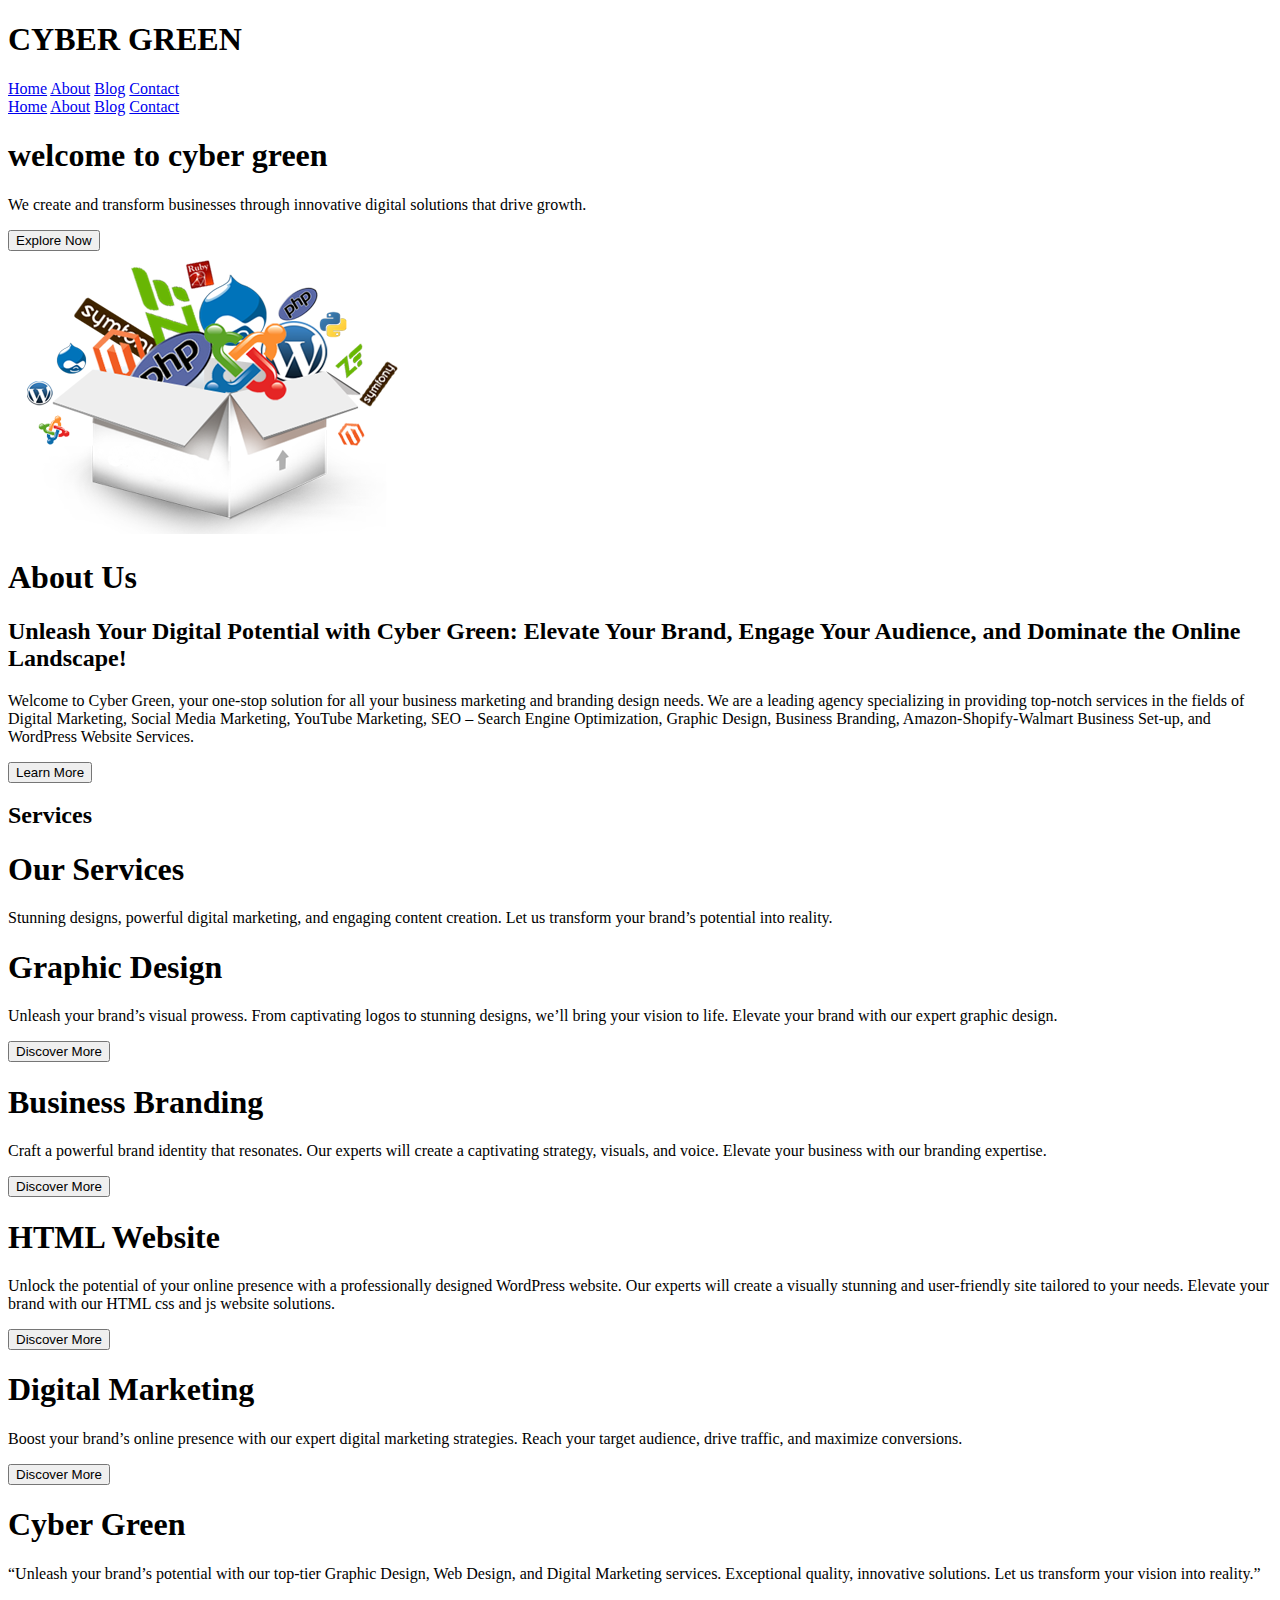
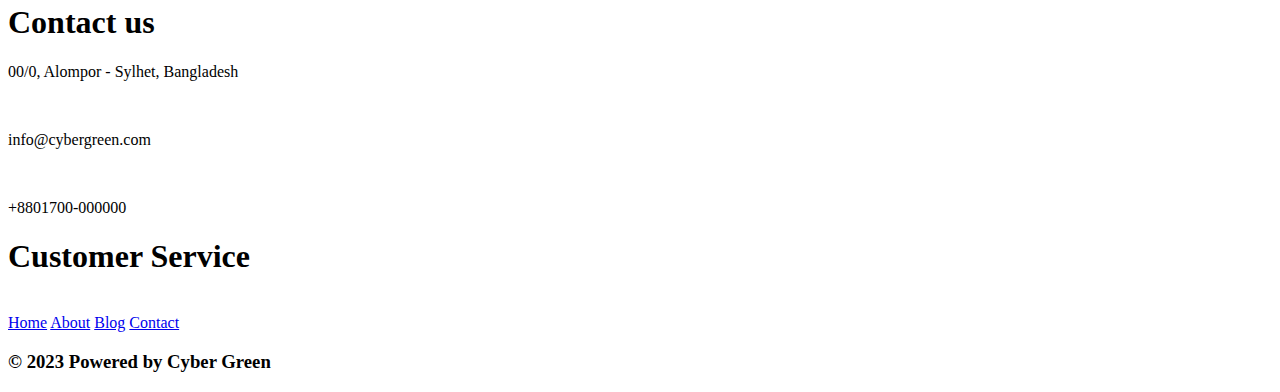
==== commit 5c9b7773: "Update index.html" ====
--- a/index.html
+++ b/index.html
@@ -4,7 +4,7 @@
   <meta charset="UTF-8">
   <meta name="viewport" content="width=device-width, initial-scale=1.0">
   <link rel="stylesheet" href="https://cdnjs.cloudflare.com/ajax/libs/font-awesome/6.5.1/css/all.min.css" integrity="sha512-DTOQO9RWCH3ppGqcWaEA1BIZOC6xxalwEsw9c2QQeAIftl+Vegovlnee1c9QX4TctnWMn13TZye+giMm8e2LwA==" crossorigin="anonymous" referrerpolicy="no-referrer" />
-  <link rel="stylesheet" href="style.css">
+  <link rel="stylesheet" href="/cybergreen.org/style.css">
   <link rel="shortcut icon" href="favicon.png" type="image/x-icon">
   <title>Home | Cyber Green</title>
 </head>
@@ -13,19 +13,19 @@
     <nav>
       <h1>CYBER GREEN</h1>
       <div class="nav-links">
-        <a href="index.html">Home</a>
-        <a href="about.html">About</a>
-        <a href="blog.html">Blog</a>
-        <a href="contact.html">Contact</a>
+        <a href="/cybergreen.org/index.html">Home</a>
+        <a href="/cybergreen.org/about.html">About</a>
+        <a href="/cybergreen.orgblog.html">Blog</a>
+        <a href="/cybergreen.org/contact.html">Contact</a>
         <i class="fa-solid fa-bars show-menu"></i>
       </div>
     </nav>
     <div class="menu">
       <i class="fa-solid fa-xmark hide-menu"></i>
-      <a href="index.html">Home</a>
-        <a href="about.html">About</a>
-        <a href="blog.html">Blog</a>
-        <a href="contact.html">Contact</a>
+     <a href="/cybergreen.org/index.html">Home</a>
+        <a href="/cybergreen.org/about.html">About</a>
+        <a href="/cybergreen.orgblog.html">Blog</a>
+        <a href="/cybergreen.org/contact.html">Contact</a>
     </div>
      <div class="page-1">
       <h1>welcome to cyber green</h1>
@@ -97,10 +97,10 @@
            </div>
            <div class="box-3">
             <h1>Customer Service</h1><br>
-            <a href="index.html">Home</a><br>
-            <a href="about.html">About</a><br>
-            <a href="blog.html">Blog</a><br>
-            <a href="contact.html">Contact</a>
+            <a href="/cybergreen.org/index.html">Home</a>
+        <a href="/cybergreen.org/about.html">About</a>
+        <a href="/cybergreen.orgblog.html">Blog</a>
+        <a href="/cybergreen.org/contact.html">Contact</a>
            </div>
       </div>
       <h3>© 2023 Powered by Cyber Green</h3>
@@ -109,4 +109,4 @@
 
   <script src="script.js"></script>
 </body>
-</html>+</html>
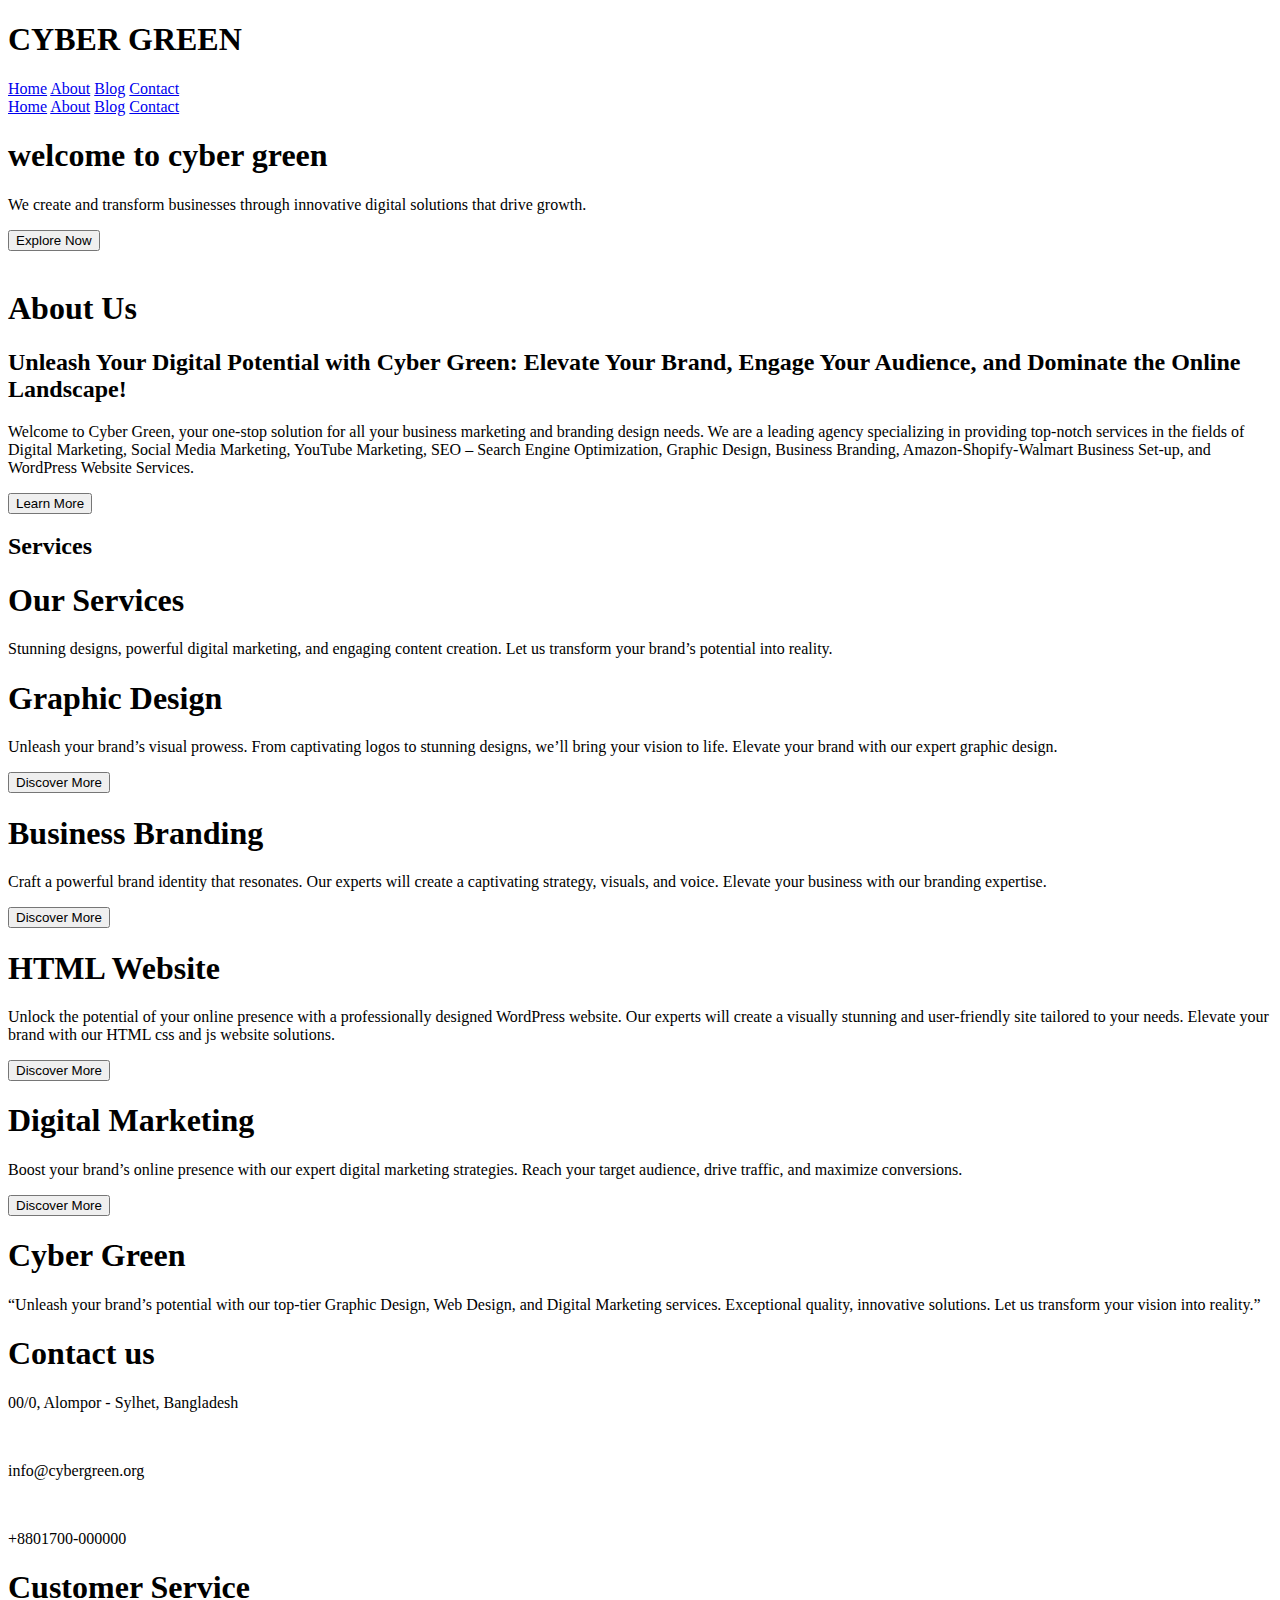
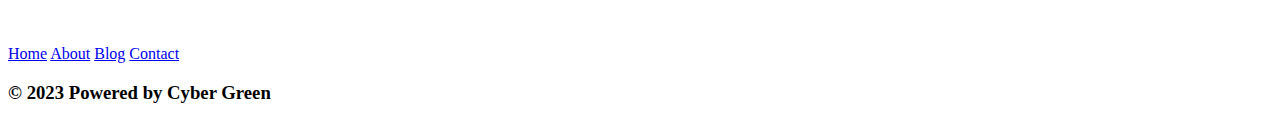
==== commit 1f85a934: "Update index.html" ====
--- a/index.html
+++ b/index.html
@@ -36,7 +36,7 @@
      <div class="page-2">
       <div class="p2-c">
         <div class="p2-cr">
-          <img src="/about.png" alt="">
+          <img src="/cybergreen.org/about.png" alt="">
         </div>
         <div class="p2-cl">
           <h1>About Us</h1>
@@ -85,7 +85,7 @@
            <div class="box-2">
             <h1>Contact us</h1>
             <p>00/0, Alompor - Sylhet, Bangladesh</p><br>
-            <p>info@cybergreen.com</p><br>
+            <p>info@cybergreen.org</p><br>
             <p>+8801700-000000</p>
             <div class="icons">
               <a href="https://www.facebook.com/profile.php?id=100080818772858"><i class="fa-brands fa-facebook"></i></a>
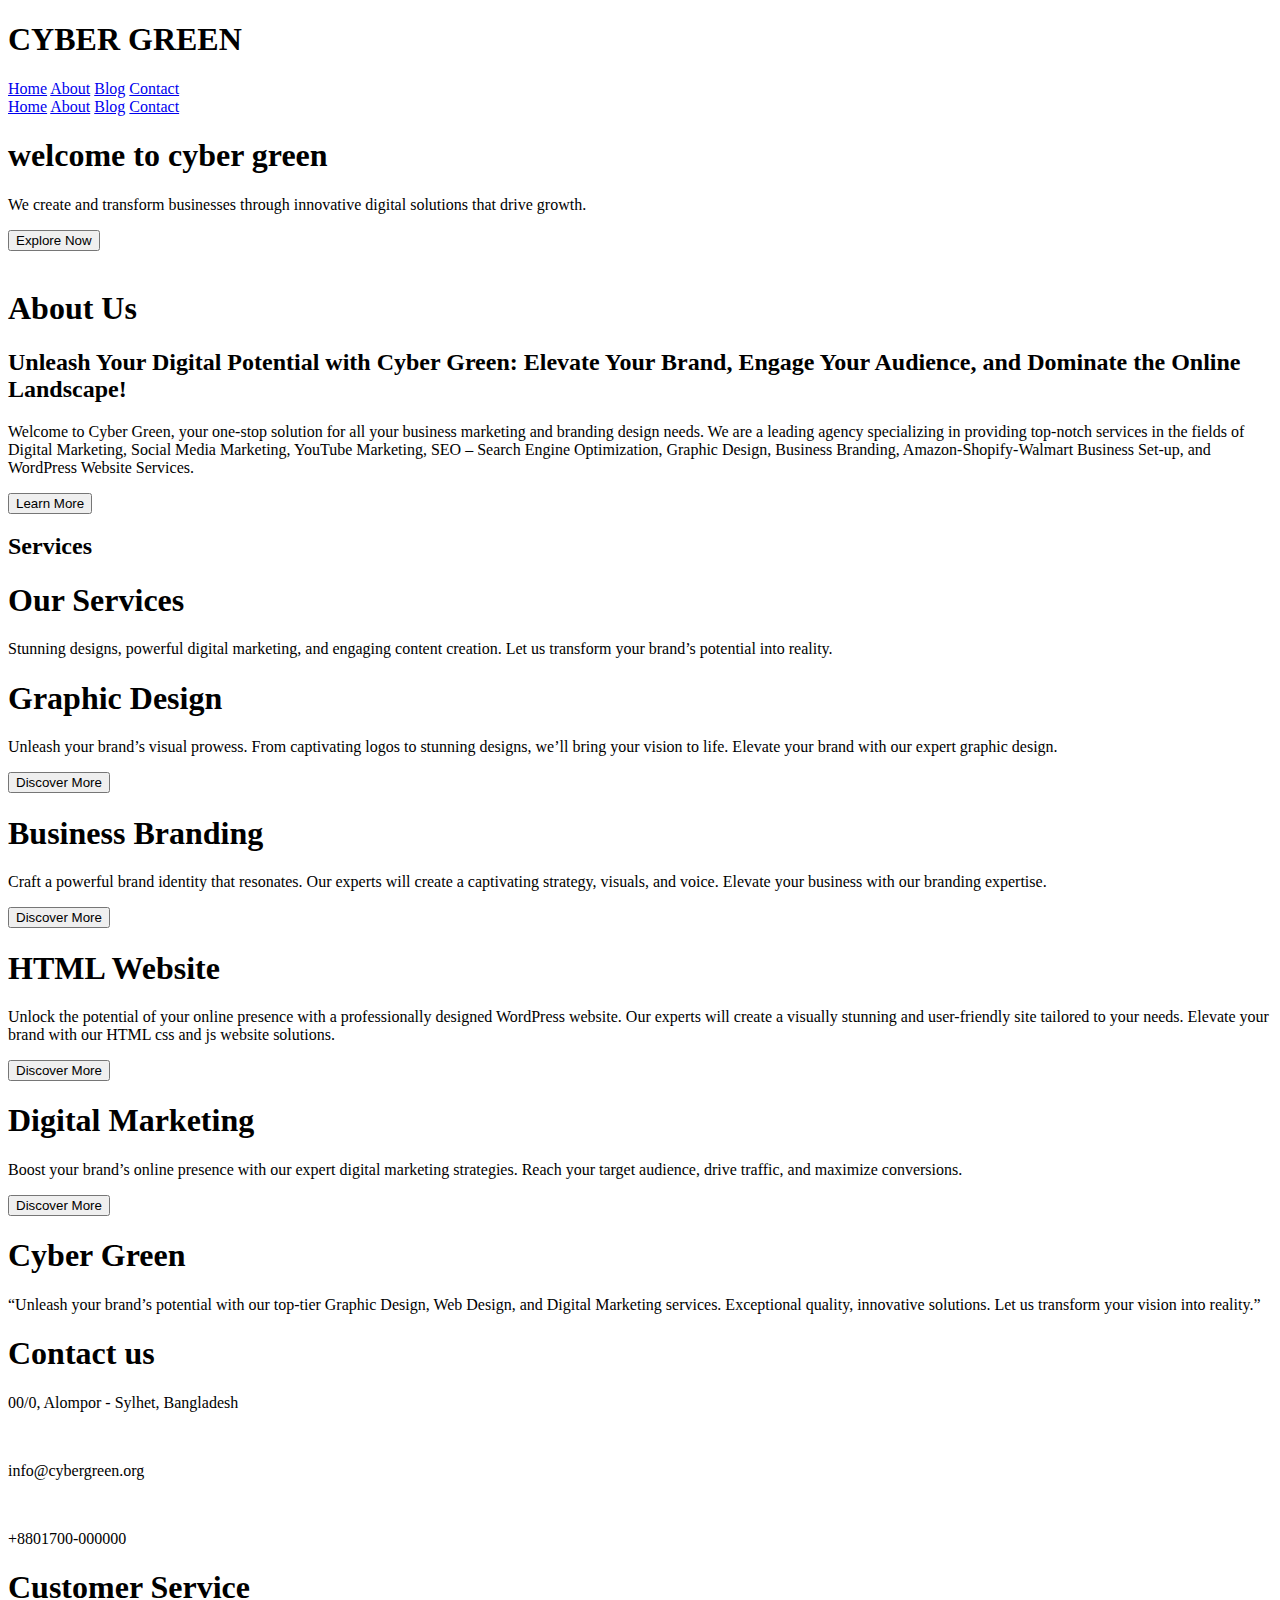
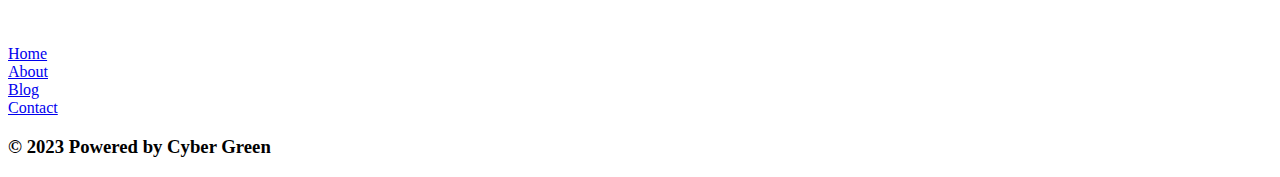
==== commit 26f711eb: "Update index.html" ====
--- a/index.html
+++ b/index.html
@@ -97,9 +97,9 @@
            </div>
            <div class="box-3">
             <h1>Customer Service</h1><br>
-            <a href="/cybergreen.org/index.html">Home</a>
-        <a href="/cybergreen.org/about.html">About</a>
-        <a href="/cybergreen.orgblog.html">Blog</a>
+            <a href="/cybergreen.org/index.html">Home</a><br>
+        <a href="/cybergreen.org/about.html">About</a><br>
+        <a href="/cybergreen.orgblog.html">Blog</a><br>
         <a href="/cybergreen.org/contact.html">Contact</a>
            </div>
       </div>
